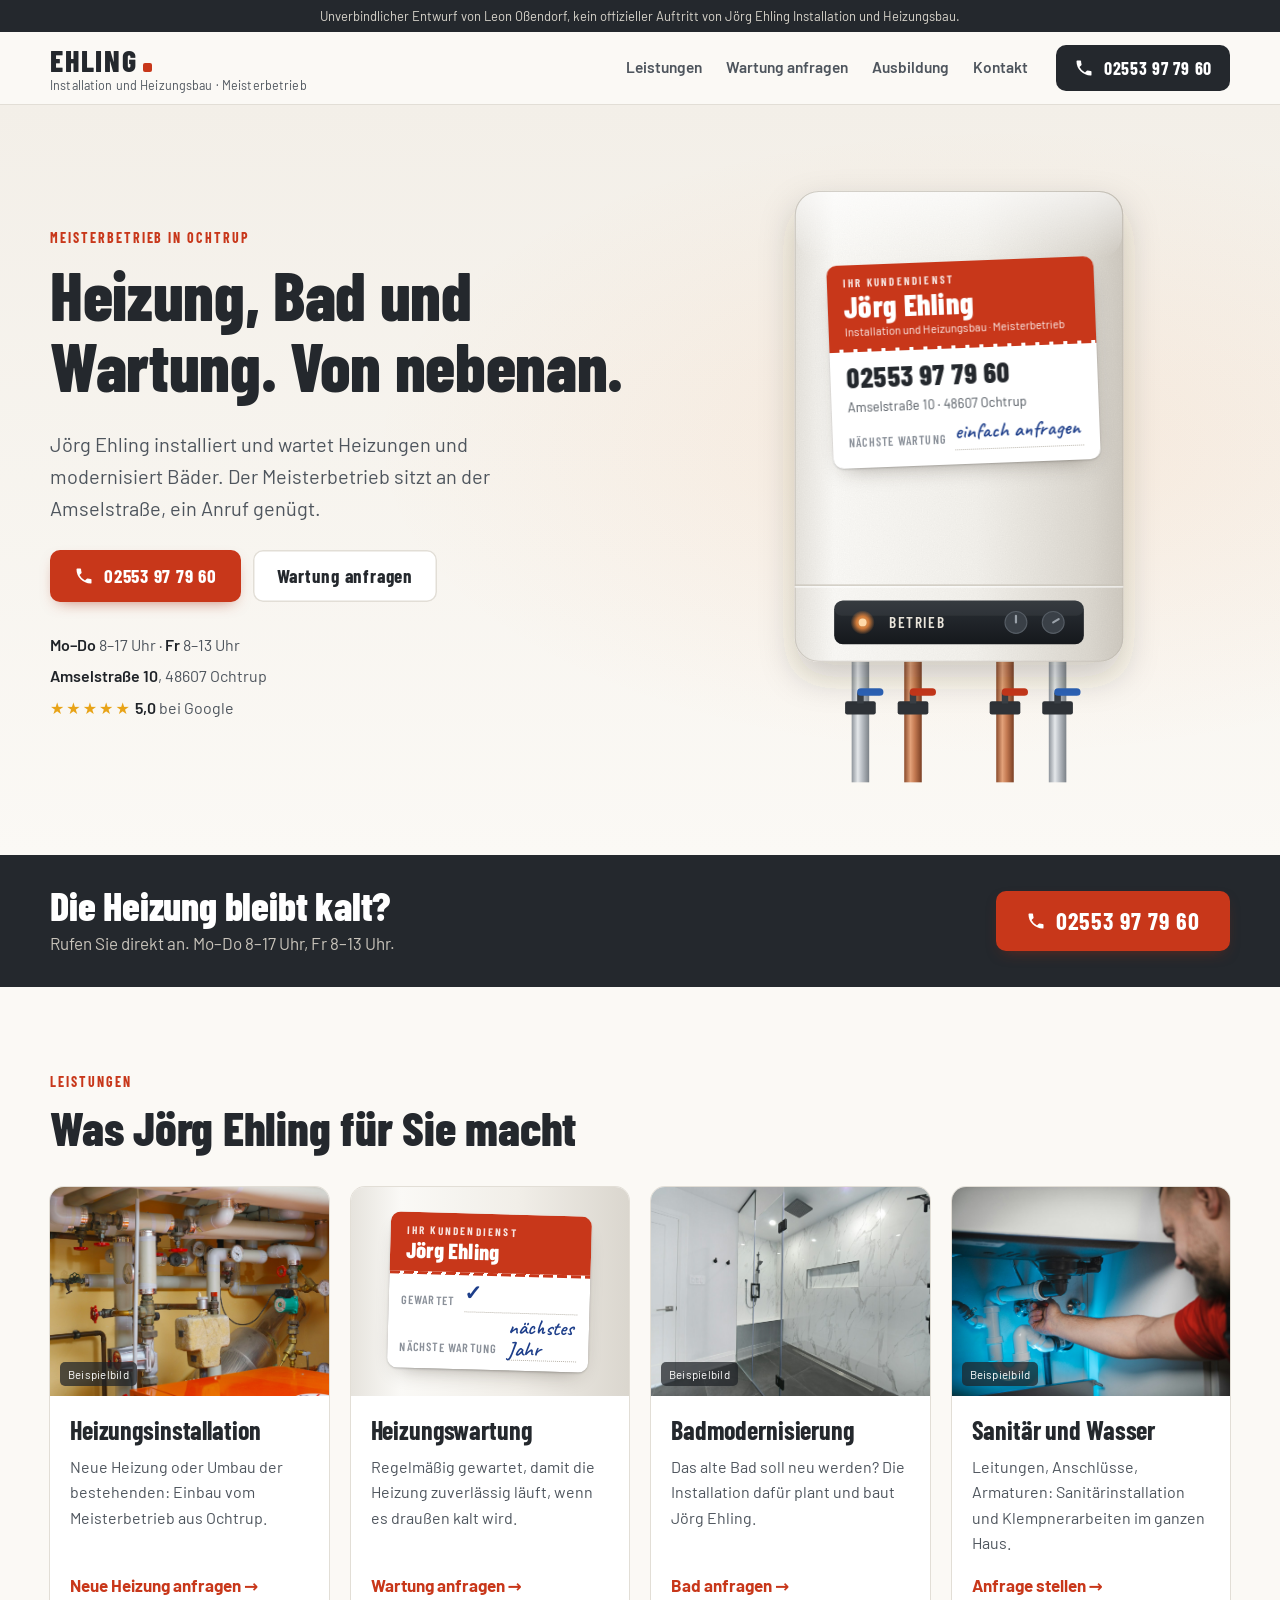
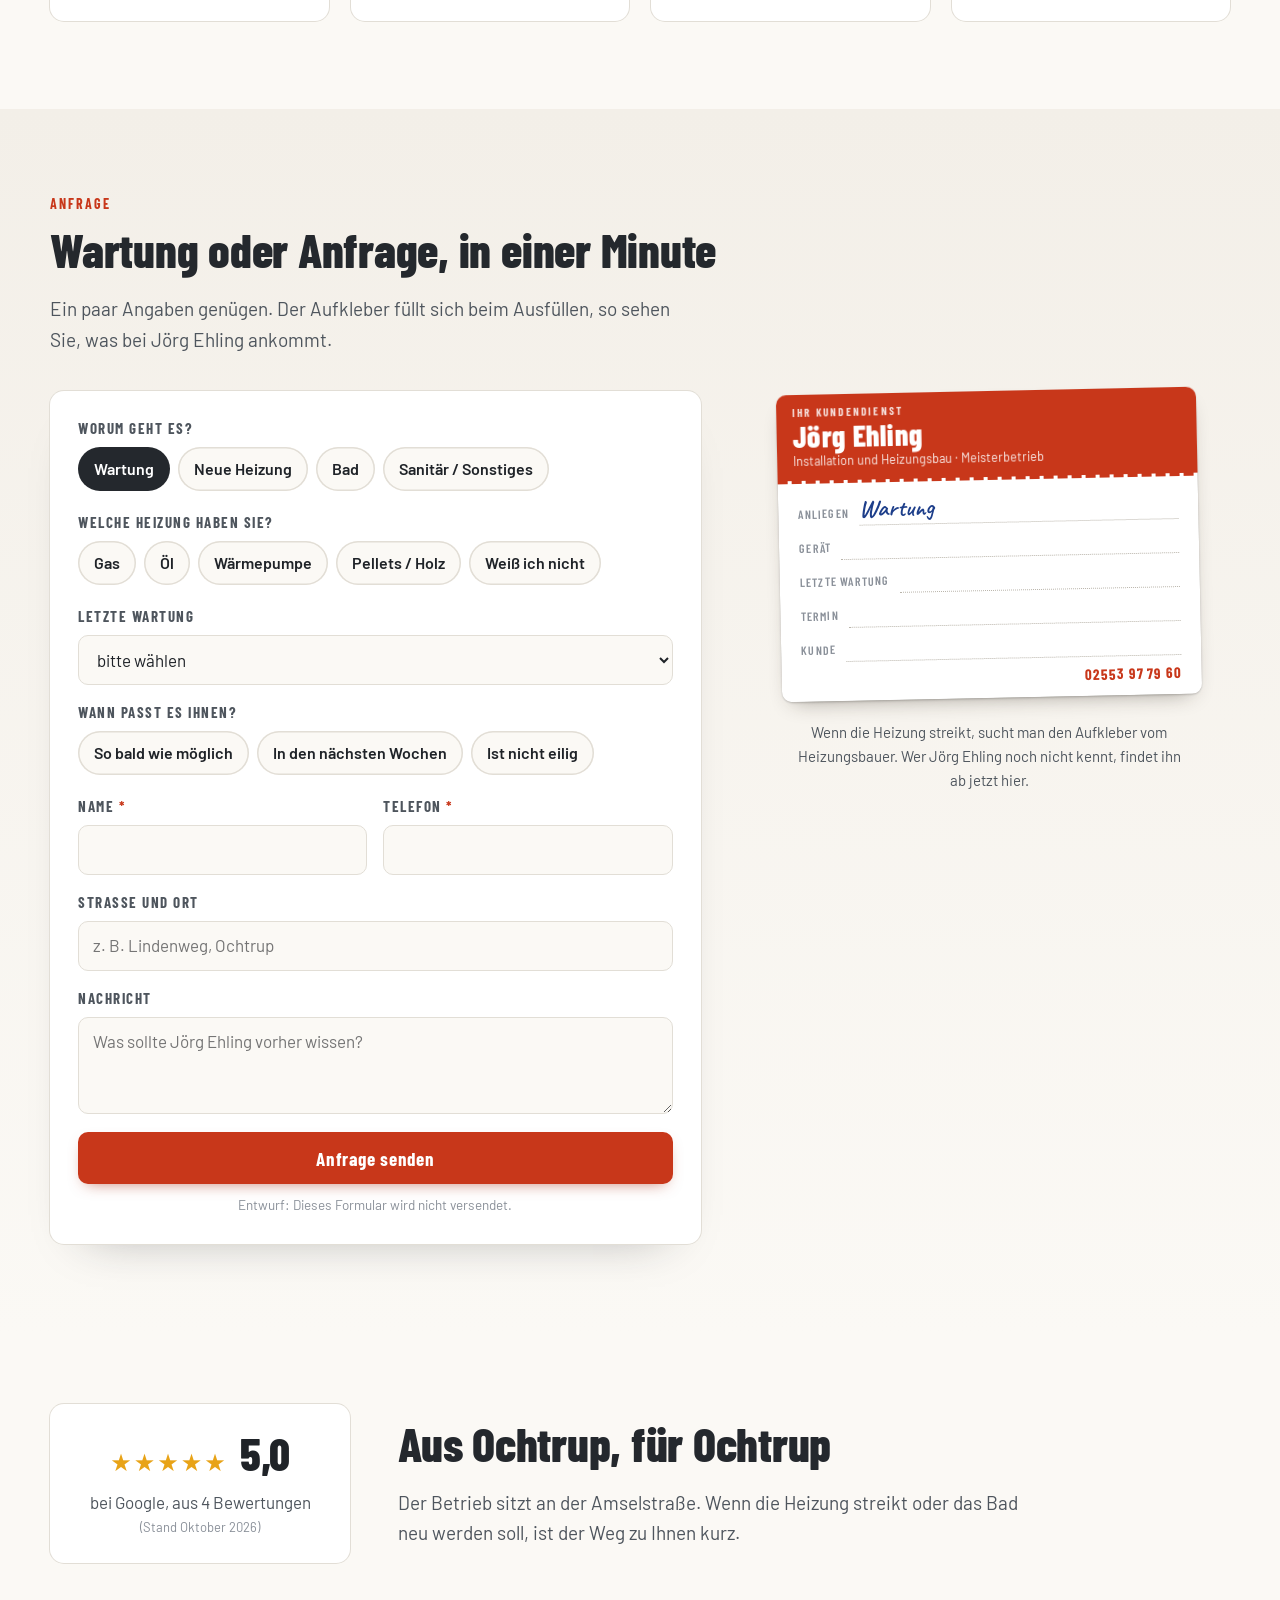
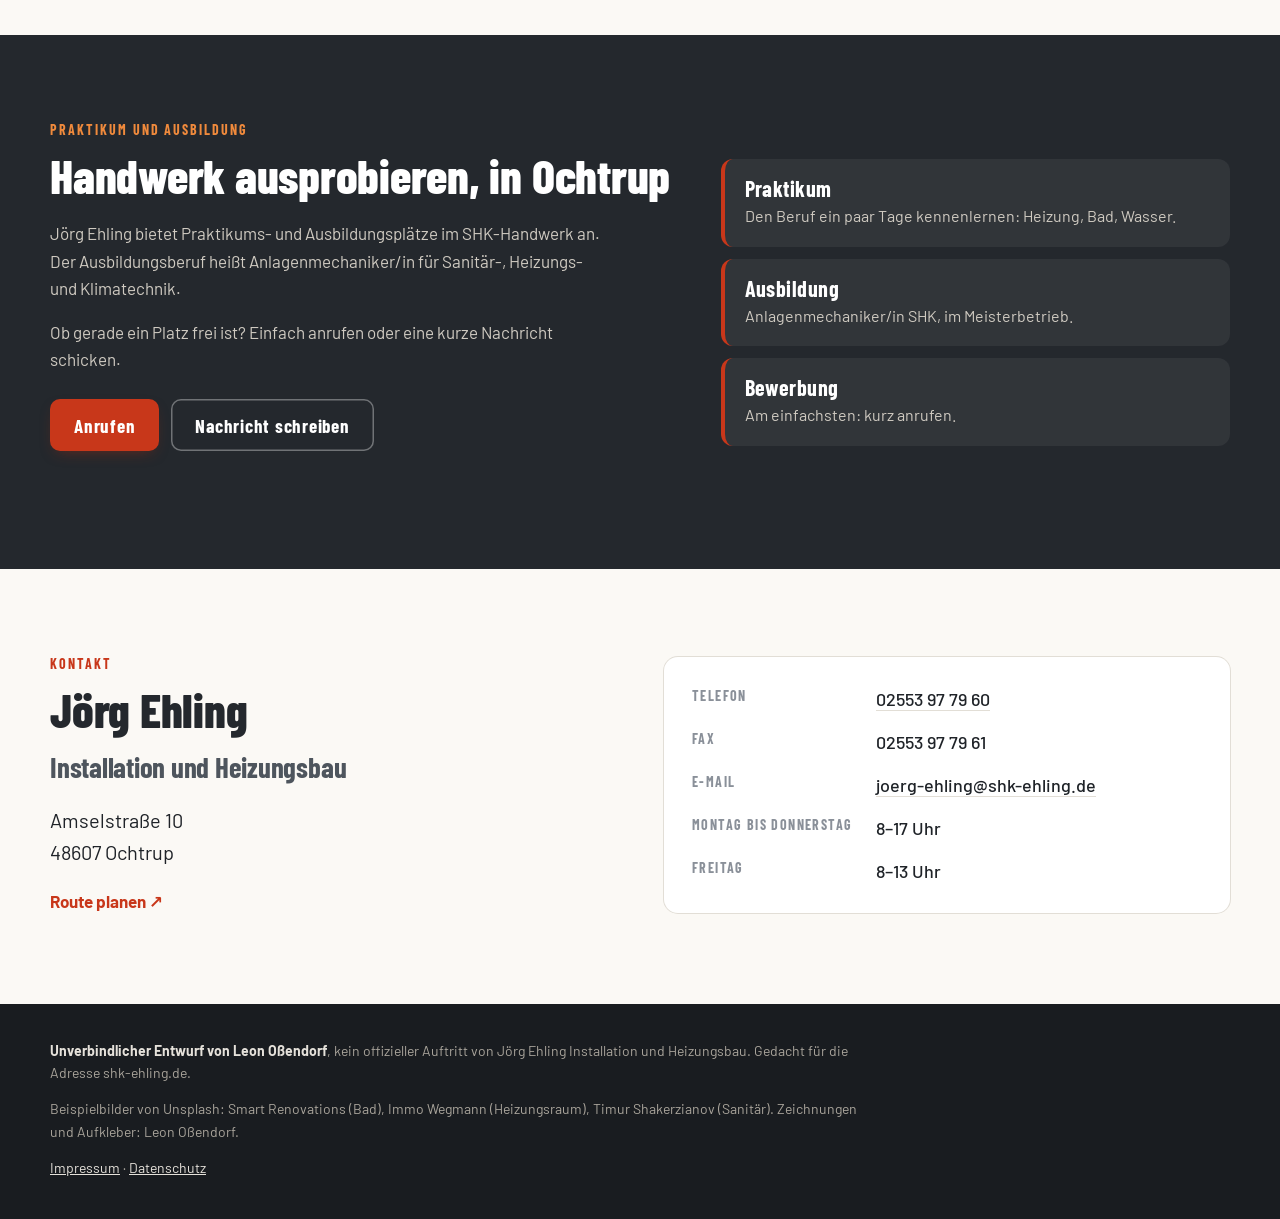
==== index.html @ fc16f336 "Entwurf Jörg Ehling Installation und Heizungsbau Co-Authored-By: Claude Opus 5.5 <noreply@anthropic." ====
<!doctype html>
<html lang="de-DE">
<head>
<meta charset="utf-8">
<meta name="viewport" content="width=device-width, initial-scale=1">
<meta name="robots" content="noindex,nofollow">
<title>Jörg Ehling · Installation und Heizungsbau, Ochtrup (Entwurf)</title>
<meta name="description" content="Unverbindlicher Entwurf: Heizung, Bad und Wartung vom Meisterbetrieb Jörg Ehling in Ochtrup.">
<link rel="stylesheet" href="css/style.css">
<link rel="icon" href="data:image/svg+xml,%3Csvg xmlns='http://www.w3.org/2000/svg' viewBox='0 0 32 32'%3E%3Crect x='3' y='5' width='26' height='22' rx='3' fill='%23C8371A'/%3E%3Ctext x='16' y='22' font-family='Arial' font-weight='700' font-size='15' text-anchor='middle' fill='%23fff'%3EE%3C/text%3E%3C/svg%3E">
</head>
<body>

<div class="entwurf-band">Unverbindlicher Entwurf von Leon Oßendorf, kein offizieller Auftritt von Jörg Ehling Installation und Heizungsbau.</div>

<header class="kopf">
  <div class="wrap kopf-in">
    <a class="marke" href="#start" aria-label="Jörg Ehling, zur Startseite">
      <span class="marke-name">EHLING</span>
      <span class="marke-zeile">Installation und Heizungsbau · Meisterbetrieb</span>
    </a>
    <nav class="nav" aria-label="Hauptnavigation">
      <a href="#leistungen">Leistungen</a>
      <a href="#anfrage">Wartung anfragen</a>
      <a href="#ausbildung">Ausbildung</a>
      <a href="#kontakt">Kontakt</a>
    </nav>
    <a class="btn btn-tel kopf-tel" href="tel:+492553977960"><svg aria-hidden="true" viewBox="0 0 24 24"><path d="M6.6 10.8a15.1 15.1 0 0 0 6.6 6.6l2.2-2.2a1 1 0 0 1 1-.25 11.4 11.4 0 0 0 3.6.57 1 1 0 0 1 1 1V20a1 1 0 0 1-1 1A17 17 0 0 1 3 4a1 1 0 0 1 1-1h3.5a1 1 0 0 1 1 1c0 1.25.2 2.45.57 3.6a1 1 0 0 1-.25 1z"/></svg><span>02553 97 79 60</span></a>
  </div>
</header>

<main id="start">

<!-- Hero: Gerätefront mit Kundendienst-Aufkleber -->
<section class="hero">
  <div class="wrap hero-in">
    <div class="hero-text">
      <p class="dachzeile">Meisterbetrieb in Ochtrup</p>
      <h1>Heizung, Bad und Wartung. Von nebenan.</h1>
      <p class="hero-lead">Jörg Ehling installiert und wartet Heizungen und modernisiert Bäder. Der Meisterbetrieb sitzt an der Amselstraße, ein Anruf genügt.</p>
      <div class="hero-cta">
        <a class="btn btn-rot" href="tel:+492553977960"><svg aria-hidden="true" viewBox="0 0 24 24"><path d="M6.6 10.8a15.1 15.1 0 0 0 6.6 6.6l2.2-2.2a1 1 0 0 1 1-.25 11.4 11.4 0 0 0 3.6.57 1 1 0 0 1 1 1V20a1 1 0 0 1-1 1A17 17 0 0 1 3 4a1 1 0 0 1 1-1h3.5a1 1 0 0 1 1 1c0 1.25.2 2.45.57 3.6a1 1 0 0 1-.25 1z"/></svg>02553 97 79 60</a>
        <a class="btn btn-hell" href="#anfrage">Wartung anfragen</a>
      </div>
      <ul class="hero-fakten">
        <li><b>Mo–Do</b> 8–17 Uhr · <b>Fr</b> 8–13 Uhr</li>
        <li><b>Amselstraße 10</b>, 48607 Ochtrup</li>
        <li><span class="sterne" aria-hidden="true">★★★★★</span> <b>5,0</b> bei Google</li>
      </ul>
    </div>

    <div class="geraet-buehne" aria-label="Zeichnung: Heizgerät mit dem Kundendienst-Aufkleber von Jörg Ehling">
      <svg class="geraet" viewBox="0 0 420 560" aria-hidden="true">
        <defs>
          <linearGradient id="emaille" x1="0" x2="1" y1="0" y2="0">
            <stop offset="0" stop-color="#E6E3DD"/><stop offset=".12" stop-color="#FAF9F6"/><stop offset=".55" stop-color="#F3F1EC"/><stop offset=".9" stop-color="#DCD8D0"/><stop offset="1" stop-color="#CFCAC1"/>
          </linearGradient>
          <linearGradient id="kante" x1="0" x2="0" y1="0" y2="1">
            <stop offset="0" stop-color="#fff" stop-opacity=".9"/><stop offset="1" stop-color="#fff" stop-opacity="0"/>
          </linearGradient>
          <linearGradient id="glas" x1="0" x2="0" y1="0" y2="1">
            <stop offset="0" stop-color="#2B3036"/><stop offset="1" stop-color="#15181C"/>
          </linearGradient>
          <linearGradient id="rohr" x1="0" x2="1">
            <stop offset="0" stop-color="#8E949B"/><stop offset=".35" stop-color="#E4E7EA"/><stop offset=".6" stop-color="#B9BEC4"/><stop offset="1" stop-color="#7B8187"/>
          </linearGradient>
          <linearGradient id="kupfer" x1="0" x2="1">
            <stop offset="0" stop-color="#8A4A2B"/><stop offset=".35" stop-color="#E3A27A"/><stop offset=".6" stop-color="#C47A52"/><stop offset="1" stop-color="#7A3F24"/>
          </linearGradient>
          <radialGradient id="led" cx=".5" cy=".5" r=".5">
            <stop offset="0" stop-color="#FFC27A"/><stop offset=".5" stop-color="#F08A3C"/><stop offset="1" stop-color="#F08A3C" stop-opacity="0"/>
          </radialGradient>
          <filter id="schatten" x="-20%" y="-10%" width="140%" height="130%">
            <feDropShadow dx="0" dy="14" stdDeviation="16" flood-color="#3A2E22" flood-opacity=".22"/>
          </filter>
          <filter id="koernung"><feTurbulence type="fractalNoise" baseFrequency=".9" numOctaves="2" seed="4"/><feColorMatrix values="0 0 0 0 0  0 0 0 0 0  0 0 0 0 0  0 0 0 .05 0"/><feComposite in2="SourceGraphic" operator="in"/></filter>
        </defs>
        <!-- Rohre nach unten -->
        <g>
          <rect x="112" y="440" width="16" height="120" fill="url(#rohr)"/>
          <rect x="160" y="440" width="16" height="120" fill="url(#kupfer)"/>
          <rect x="244" y="440" width="16" height="120" fill="url(#kupfer)"/>
          <rect x="292" y="440" width="16" height="120" fill="url(#rohr)"/>
          <rect x="106" y="486" width="28" height="12" rx="2" fill="#2E3237"/><rect x="117" y="478" width="6" height="10" fill="#3A3F45"/><rect x="117" y="474" width="24" height="7" rx="3.5" fill="#2D63B8"/><rect x="154" y="486" width="28" height="12" rx="2" fill="#2E3237"/><rect x="165" y="478" width="6" height="10" fill="#3A3F45"/><rect x="165" y="474" width="24" height="7" rx="3.5" fill="#C8371A"/><rect x="238" y="486" width="28" height="12" rx="2" fill="#2E3237"/><rect x="249" y="478" width="6" height="10" fill="#3A3F45"/><rect x="249" y="474" width="24" height="7" rx="3.5" fill="#C8371A"/><rect x="286" y="486" width="28" height="12" rx="2" fill="#2E3237"/><rect x="297" y="478" width="6" height="10" fill="#3A3F45"/><rect x="297" y="474" width="24" height="7" rx="3.5" fill="#2D63B8"/>
        </g>
        <!-- Gehäuse -->
        <g filter="url(#schatten)">
          <rect x="60" y="20" width="300" height="430" rx="22" fill="url(#emaille)"/>
        </g>
        <rect x="60" y="20" width="300" height="430" rx="22" fill="#000" filter="url(#koernung)" opacity=".6"/>
        <rect x="61" y="21" width="298" height="60" rx="21" fill="url(#kante)" opacity=".7"/>
        <rect x="60.5" y="20.5" width="299" height="429" rx="21.5" fill="none" stroke="#BDB8AE" stroke-opacity=".6"/>
        <!-- Fuge -->
        <path d="M60 380 H360" stroke="#C9C4BA" stroke-width="1.2"/>
        <path d="M60 381.5 H360" stroke="#fff" stroke-width="1" opacity=".8"/>
        <!-- Bedienfeld -->
        <rect x="96" y="394" width="228" height="40" rx="8" fill="url(#glas)"/>
        <rect x="96" y="394" width="228" height="14" rx="7" fill="#fff" opacity=".05"/>
        <circle cx="122" cy="414" r="11" fill="url(#led)" opacity=".85"/>
        <circle cx="122" cy="414" r="3.6" fill="#FFD9A8"/>
        <text x="146" y="419" fill="#E9E4DA" font-family="Barlow Condensed, sans-serif" font-weight="600" font-size="14" letter-spacing="1.5">BETRIEB</text>
        <g fill="#3A4047" stroke="#555C64"><circle cx="262" cy="414" r="10"/><circle cx="296" cy="414" r="10"/></g>
        <g stroke="#9AA1A9" stroke-width="2" stroke-linecap="round"><path d="M262 414 l0 -6"/><path d="M296 414 l5 -3"/></g>
      </svg>

      <figure class="aufkleber aufkleber-hero" aria-hidden="true">
        <div class="ak-kopf">
          <span class="ak-klein">Ihr Kundendienst</span>
          <span class="ak-name">Jörg Ehling</span>
          <span class="ak-zeile">Installation und Heizungsbau · Meisterbetrieb</span>
        </div>
        <div class="ak-koerper">
          <span class="ak-tel">02553 97 79 60</span>
          <span class="ak-adr">Amselstraße 10 · 48607 Ochtrup</span>
          <div class="ak-feld"><span>Nächste Wartung</span><i class="hand">einfach anfragen</i></div>
        </div>
      </figure>
    </div>
  </div>
</section>

<!-- Heizung kalt -->
<section class="kalt" aria-labelledby="kalt-h">
  <div class="wrap kalt-in">
    <div>
      <h2 id="kalt-h">Die Heizung bleibt kalt?</h2>
      <p>Rufen Sie direkt an. Mo–Do 8–17 Uhr, Fr 8–13 Uhr.</p>
    </div>
    <a class="btn btn-rot btn-gross" href="tel:+492553977960"><svg aria-hidden="true" viewBox="0 0 24 24"><path d="M6.6 10.8a15.1 15.1 0 0 0 6.6 6.6l2.2-2.2a1 1 0 0 1 1-.25 11.4 11.4 0 0 0 3.6.57 1 1 0 0 1 1 1V20a1 1 0 0 1-1 1A17 17 0 0 1 3 4a1 1 0 0 1 1-1h3.5a1 1 0 0 1 1 1c0 1.25.2 2.45.57 3.6a1 1 0 0 1-.25 1z"/></svg>02553 97 79 60</a>
  </div>
</section>

<!-- Leistungen -->
<section id="leistungen" class="block">
  <div class="wrap">
    <p class="dachzeile">Leistungen</p>
    <h2>Was Jörg Ehling für Sie macht</h2>
    <div class="leistungen">
      <article class="leistung">
        <div class="l-bild"><img src="img/heizung.jpg" alt="Heizungsraum mit Rohren, Ventilen und Pumpe (Beispielbild)" loading="lazy" width="1400" height="931"><span class="bsp">Beispielbild</span></div>
        <div class="l-text">
          <h3>Heizungsinstallation</h3>
          <p>Neue Heizung oder Umbau der bestehenden: Einbau vom Meisterbetrieb aus Ochtrup.</p>
          <a class="l-link" href="#anfrage" data-anliegen="heizung">Neue Heizung anfragen →</a>
        </div>
      </article>
      <article class="leistung leistung-wartung">
        <div class="l-bild l-zeichnung">
          <figure class="aufkleber aufkleber-mini" aria-hidden="true">
            <div class="ak-kopf"><span class="ak-klein">Ihr Kundendienst</span><span class="ak-name">Jörg Ehling</span></div>
            <div class="ak-koerper"><div class="ak-feld"><span>Gewartet</span><i class="hand">✓</i></div><div class="ak-feld"><span>Nächste Wartung</span><i class="hand">nächstes Jahr</i></div></div>
          </figure>
        </div>
        <div class="l-text">
          <h3>Heizungswartung</h3>
          <p>Regelmäßig gewartet, damit die Heizung zuverlässig läuft, wenn es draußen kalt wird.</p>
          <a class="l-link" href="#anfrage" data-anliegen="wartung">Wartung anfragen →</a>
        </div>
      </article>
      <article class="leistung">
        <div class="l-bild"><img src="img/bad.jpg" alt="Modernes Bad mit bodengleicher Dusche und Glaswand (Beispielbild)" loading="lazy" width="1400" height="933"><span class="bsp">Beispielbild</span></div>
        <div class="l-text">
          <h3>Badmodernisierung</h3>
          <p>Das alte Bad soll neu werden? Die Installation dafür plant und baut Jörg Ehling.</p>
          <a class="l-link" href="#anfrage" data-anliegen="bad">Bad anfragen →</a>
        </div>
      </article>
      <article class="leistung">
        <div class="l-bild"><img src="img/sanitaer.jpg" alt="Installateur schließt einen Siphon unter dem Waschbecken an (Beispielbild)" loading="lazy" width="1400" height="1050"><span class="bsp">Beispielbild</span></div>
        <div class="l-text">
          <h3>Sanitär und Wasser</h3>
          <p>Leitungen, Anschlüsse, Armaturen: Sanitärinstallation und Klempnerarbeiten im ganzen Haus.</p>
          <a class="l-link" href="#anfrage" data-anliegen="sanitaer">Anfrage stellen →</a>
        </div>
      </article>
    </div>
  </div>
</section>

<!-- Anfrage mit Live-Aufkleber -->
<section id="anfrage" class="block anfrage-block">
  <div class="wrap">
    <p class="dachzeile">Anfrage</p>
    <h2>Wartung oder Anfrage, in einer Minute</h2>
    <p class="lead">Ein paar Angaben genügen. Der Aufkleber füllt sich beim Ausfüllen, so sehen Sie, was bei Jörg Ehling ankommt.</p>

    <div class="anfrage">
      <form class="formular" id="formular" novalidate>
        <fieldset class="chips" id="anliegen">
          <legend>Worum geht es?</legend>
          <label><input type="radio" name="anliegen" value="wartung" checked><span>Wartung</span></label>
          <label><input type="radio" name="anliegen" value="heizung"><span>Neue Heizung</span></label>
          <label><input type="radio" name="anliegen" value="bad"><span>Bad</span></label>
          <label><input type="radio" name="anliegen" value="sanitaer"><span>Sanitär / Sonstiges</span></label>
        </fieldset>

        <fieldset class="chips" data-zeige="wartung heizung">
          <legend>Welche Heizung haben Sie?</legend>
          <label><input type="radio" name="geraet" value="Gasheizung"><span>Gas</span></label>
          <label><input type="radio" name="geraet" value="Ölheizung"><span>Öl</span></label>
          <label><input type="radio" name="geraet" value="Wärmepumpe"><span>Wärmepumpe</span></label>
          <label><input type="radio" name="geraet" value="Pellets / Holz"><span>Pellets / Holz</span></label>
          <label><input type="radio" name="geraet" value="weiß nicht"><span>Weiß ich nicht</span></label>
        </fieldset>

        <div class="feld" data-zeige="wartung">
          <label for="letzte">Letzte Wartung</label>
          <select id="letzte" name="letzte">
            <option value="">bitte wählen</option>
            <option>in diesem Jahr</option>
            <option>im letzten Jahr</option>
            <option>vor mehr als zwei Jahren</option>
            <option>weiß ich nicht</option>
          </select>
        </div>

        <div class="feld" data-zeige="bad">
          <label for="bad">Was soll neu werden?</label>
          <input id="bad" name="bad" type="text" placeholder="z. B. Dusche statt Wanne, ca. 8 m²">
        </div>

        <fieldset class="chips" data-zeige="wartung heizung bad sanitaer">
          <legend>Wann passt es Ihnen?</legend>
          <label><input type="radio" name="wann" value="so bald wie möglich"><span>So bald wie möglich</span></label>
          <label><input type="radio" name="wann" value="in den nächsten Wochen"><span>In den nächsten Wochen</span></label>
          <label><input type="radio" name="wann" value="ist nicht eilig"><span>Ist nicht eilig</span></label>
        </fieldset>

        <div class="feld-reihe">
          <div class="feld"><label for="name">Name <abbr title="Pflichtfeld">*</abbr></label><input id="name" name="name" type="text" autocomplete="name" required></div>
          <div class="feld"><label for="tel">Telefon <abbr title="Pflichtfeld">*</abbr></label><input id="tel" name="tel" type="tel" autocomplete="tel" required></div>
        </div>
        <div class="feld"><label for="ort">Straße und Ort</label><input id="ort" name="ort" type="text" autocomplete="street-address" placeholder="z. B. Lindenweg, Ochtrup"></div>
        <div class="feld"><label for="nachricht">Nachricht</label><textarea id="nachricht" name="nachricht" rows="3" placeholder="Was sollte Jörg Ehling vorher wissen?"></textarea></div>

        <button class="btn btn-rot btn-voll" type="submit">Anfrage senden</button>
        <p class="hinweis-entwurf">Entwurf: Dieses Formular wird nicht versendet.</p>
        <p class="danke" id="danke" hidden>Danke! In der fertigen Seite käme Ihre Anfrage jetzt als Mail bei Jörg Ehling an. Im Entwurf wird nichts versendet.</p>
      </form>

      <div class="anfrage-aufkleber">
        <figure class="aufkleber aufkleber-gross" id="live" aria-live="polite">
          <div class="ak-kopf">
            <span class="ak-klein">Ihr Kundendienst</span>
            <span class="ak-name">Jörg Ehling</span>
            <span class="ak-zeile">Installation und Heizungsbau · Meisterbetrieb</span>
          </div>
          <div class="ak-koerper">
            <div class="ak-feld"><span>Anliegen</span><i class="hand" data-live="anliegen">Wartung</i></div>
            <div class="ak-feld" data-zeile="geraet"><span>Gerät</span><i class="hand" data-live="geraet"></i></div>
            <div class="ak-feld" data-zeile="letzte"><span>Letzte Wartung</span><i class="hand" data-live="letzte"></i></div>
            <div class="ak-feld" data-zeile="bad"><span>Wunsch</span><i class="hand" data-live="bad"></i></div>
            <div class="ak-feld"><span>Termin</span><i class="hand" data-live="wann"></i></div>
            <div class="ak-feld"><span>Kunde</span><i class="hand" data-live="name"></i></div>
            <div class="ak-tel-klein">02553 97 79 60</div>
          </div>
        </figure>
        <p class="ak-unter">Wenn die Heizung streikt, sucht man den Aufkleber vom Heizungsbauer. Wer Jörg Ehling noch nicht kennt, findet ihn ab jetzt hier.</p>
      </div>
    </div>
  </div>
</section>

<!-- Bewertung und Nähe -->
<section class="block nah">
  <div class="wrap nah-in">
    <div class="nah-karte">
      <div class="nah-stern"><span class="sterne" aria-hidden="true">★★★★★</span><b>5,0</b></div>
      <p>bei Google, aus 4 Bewertungen <small>(Stand Oktober 2026)</small></p>
    </div>
    <div class="nah-text">
      <h2>Aus Ochtrup, für Ochtrup</h2>
      <p>Der Betrieb sitzt an der Amselstraße. Wenn die Heizung streikt oder das Bad neu werden soll, ist der Weg zu Ihnen kurz.</p>
    </div>
  </div>
</section>

<!-- Ausbildung -->
<section id="ausbildung" class="block ausbildung">
  <div class="wrap aus-in">
    <div>
      <p class="dachzeile">Praktikum und Ausbildung</p>
      <h2>Handwerk ausprobieren, in Ochtrup</h2>
      <p>Jörg Ehling bietet Praktikums- und Ausbildungsplätze im SHK-Handwerk an. Der Ausbildungsberuf heißt Anlagenmechaniker/in für Sanitär-, Heizungs- und Klimatechnik.</p>
      <p>Ob gerade ein Platz frei ist? Einfach anrufen oder eine kurze Nachricht schicken.</p>
      <div class="hero-cta">
        <a class="btn btn-rot" href="tel:+492553977960">Anrufen</a>
        <a class="btn btn-hell" href="mailto:joerg-ehling@shk-ehling.de?subject=Praktikum%20oder%20Ausbildung">Nachricht schreiben</a>
      </div>
    </div>
    <ul class="aus-liste">
      <li><b>Praktikum</b><span>Den Beruf ein paar Tage kennenlernen: Heizung, Bad, Wasser.</span></li>
      <li><b>Ausbildung</b><span>Anlagenmechaniker/in SHK, im Meisterbetrieb.</span></li>
      <li><b>Bewerbung</b><span>Am einfachsten: kurz anrufen.</span></li>
    </ul>
  </div>
</section>

<!-- Kontakt -->
<section id="kontakt" class="block kontakt">
  <div class="wrap kontakt-in">
    <div>
      <p class="dachzeile">Kontakt</p>
      <h2>Jörg Ehling<br><span>Installation und Heizungsbau</span></h2>
      <p class="adresse">Amselstraße 10<br>48607 Ochtrup</p>
      <a class="kartenlink" href="https://www.google.com/maps/search/?api=1&amp;query=Amselstra%C3%9Fe+10%2C+48607+Ochtrup" rel="noopener" target="_blank">Route planen ↗</a>
    </div>
    <dl class="kontakt-liste">
      <dt>Telefon</dt><dd><a href="tel:+492553977960">02553 97 79 60</a></dd>
      <dt>Fax</dt><dd>02553 97 79 61</dd>
      <dt>E-Mail</dt><dd><a href="mailto:joerg-ehling@shk-ehling.de">joerg-ehling@shk-ehling.de</a></dd>
      <dt>Montag bis Donnerstag</dt><dd>8–17 Uhr</dd>
      <dt>Freitag</dt><dd>8–13 Uhr</dd>
    </dl>
  </div>
</section>

</main>

<footer class="fuss">
  <div class="wrap fuss-in">
    <p><b>Unverbindlicher Entwurf von Leon Oßendorf</b>, kein offizieller Auftritt von Jörg Ehling Installation und Heizungsbau. Gedacht für die Adresse shk-ehling.de.</p>
    <p>Beispielbilder von Unsplash: Smart Renovations (Bad), Immo Wegmann (Heizungsraum), Timur Shakerzianov (Sanitär). Zeichnungen und Aufkleber: Leon Oßendorf.</p>
    <p class="fuss-links"><a href="impressum.html">Impressum</a> · <a href="datenschutz.html">Datenschutz</a></p>
  </div>
</footer>

<nav class="handyleiste" aria-label="Schnellkontakt">
  <a href="tel:+492553977960" class="hl-tel">Anrufen</a>
  <a href="#anfrage" class="hl-anfrage">Wartung anfragen</a>
</nav>

<script src="js/main.js"></script>
</body>
</html>
---- css/style.css ----
@font-face { font-family: "Barlow"; src: url("../fonts/barlow-latin-400-normal.woff2") format("woff2"); font-weight: 400; font-display: swap; }
@font-face { font-family: "Barlow"; src: url("../fonts/barlow-latin-500-normal.woff2") format("woff2"); font-weight: 500; font-display: swap; }
@font-face { font-family: "Barlow"; src: url("../fonts/barlow-latin-600-normal.woff2") format("woff2"); font-weight: 600; font-display: swap; }
@font-face { font-family: "Barlow"; src: url("../fonts/barlow-latin-700-normal.woff2") format("woff2"); font-weight: 700; font-display: swap; }
@font-face { font-family: "Barlow Condensed"; src: url("../fonts/barlow-condensed-latin-600-normal.woff2") format("woff2"); font-weight: 600; font-display: swap; }
@font-face { font-family: "Barlow Condensed"; src: url("../fonts/barlow-condensed-latin-700-normal.woff2") format("woff2"); font-weight: 700; font-display: swap; }
@font-face { font-family: "Barlow Condensed"; src: url("../fonts/barlow-condensed-latin-800-normal.woff2") format("woff2"); font-weight: 800; font-display: swap; }
@font-face { font-family: "Caveat"; src: url("../fonts/caveat-var.woff2") format("woff2"); font-weight: 400 700; font-display: swap; }

:root {
  --ink: #1F2328;
  --ink-2: #4E555D;
  --stahl: #8A9099;
  --linie: #E2DED6;
  --putz: #F3EFE8;
  --papier: #FBF9F5;
  --weiss: #FFFFFF;
  --rot: #C8371A;
  --rot-d: #A42A10;
  --glut: #F08A3C;
  --anthrazit: #24282D;
  --stift: #1D3E8A;
  --cond: "Barlow Condensed", "Arial Narrow", sans-serif;
  --hand: "Caveat", "Segoe Print", cursive;
  --r: 14px;
}

* { box-sizing: border-box; }
html { scroll-behavior: smooth; scroll-padding-top: 84px; }
body { margin: 0; font: 400 17px/1.6 "Barlow", system-ui, sans-serif; color: var(--ink); background: var(--papier); -webkit-font-smoothing: antialiased; }
img { max-width: 100%; display: block; }
a { color: inherit; }
h1, h2, h3 { font-family: var(--cond); font-weight: 800; line-height: 1.04; letter-spacing: -.005em; margin: 0 0 .4em; color: var(--anthrazit); }
h1 { font-size: clamp(42px, 5.3vw, 70px); }
h2 { font-size: clamp(32px, 4vw, 48px); }
h3 { font-size: 26px; font-weight: 700; }
p { margin: 0 0 1em; }
.wrap { width: min(1180px, 100% - 40px); margin-inline: auto; }
.dachzeile { font: 700 14px/1 var(--cond); letter-spacing: .14em; text-transform: uppercase; color: var(--rot); margin-bottom: 14px; }
.lead { font-size: 19px; color: var(--ink-2); max-width: 640px; }

/* Entwurf-Hinweis */
.entwurf-band { background: var(--anthrazit); color: #D9D5CC; font-size: 13px; text-align: center; padding: 7px 16px; line-height: 1.4; }

/* Kopf */
.kopf { position: sticky; top: 0; z-index: 20; background: rgba(251,249,245,.94); backdrop-filter: blur(8px); border-bottom: 1px solid var(--linie); }
.kopf-in { display: flex; align-items: center; gap: 28px; min-height: 72px; }
.marke { text-decoration: none; display: flex; flex-direction: column; line-height: 1; }
.marke-name { font: 800 30px/1 var(--cond); letter-spacing: .06em; color: var(--anthrazit); }
.marke-name::after { content: ""; display: inline-block; width: 9px; height: 9px; background: var(--rot); border-radius: 2px; margin-left: 5px; }
.marke-zeile { font-size: 12.5px; color: var(--ink-2); margin-top: 4px; letter-spacing: .01em; }
.nav { display: flex; gap: 24px; margin-left: auto; }
.nav a { text-decoration: none; font-weight: 600; font-size: 15.5px; color: var(--ink-2); padding: 6px 0; border-bottom: 2px solid transparent; transition: border-color .2s, color .2s; }
.nav a:hover { color: var(--ink); border-color: var(--rot); }

/* Buttons */
.btn { display: inline-flex; align-items: center; justify-content: center; gap: 10px; min-height: 52px; padding: 0 24px; border-radius: 10px; font: 700 19px/1 var(--cond); letter-spacing: .04em; text-decoration: none; border: 0; cursor: pointer; transition: background .2s, transform .2s, box-shadow .2s; }
.btn svg { width: 20px; height: 20px; fill: currentColor; }
.btn-rot { background: var(--rot); color: #fff; box-shadow: 0 6px 16px -8px rgba(164,42,16,.7); }
.btn-rot:hover { background: var(--rot-d); }
.btn-hell { background: var(--weiss); color: var(--anthrazit); box-shadow: inset 0 0 0 1.5px var(--linie); }
.btn-hell:hover { box-shadow: inset 0 0 0 1.5px var(--stahl); }
.btn-tel { background: var(--anthrazit); color: #fff; min-height: 46px; padding: 0 18px; font-size: 18px; }
.btn-tel:hover { background: #000; }
.btn-gross { min-height: 60px; font-size: 24px; padding: 0 30px; }
.btn-voll { width: 100%; }

/* Hero */
.hero { background:
  radial-gradient(ellipse 70% 60% at 78% 45%, rgba(240,138,60,.10), transparent 70%),
  linear-gradient(180deg, var(--putz), var(--papier)); overflow: hidden; }
.hero-in { display: grid; grid-template-columns: 1.05fr .95fr; gap: 40px; align-items: center; padding: 64px 0 72px; }
.hero-lead { font-size: 20px; color: var(--ink-2); max-width: 520px; }
.hero-cta { display: flex; flex-wrap: wrap; gap: 12px; margin: 26px 0 30px; }
.hero-fakten { list-style: none; padding: 0; margin: 0; display: grid; gap: 6px; color: var(--ink-2); font-size: 16px; }
.hero-fakten b { color: var(--ink); font-weight: 600; }
.sterne { color: #E8A317; letter-spacing: 2px; }

.geraet-buehne { position: relative; width: min(460px, 100%); margin-inline: auto; aspect-ratio: 420 / 560; }
.geraet { width: 100%; height: 100%; display: block; }

/* Kundendienst-Aufkleber */
.aufkleber { margin: 0; background: #fff; border-radius: 10px; overflow: hidden; color: var(--ink);
  box-shadow: 0 1px 0 rgba(255,255,255,.8) inset, 0 1px 2px rgba(0,0,0,.18), 0 10px 22px -12px rgba(40,30,20,.45);
  background-image: linear-gradient(115deg, rgba(255,255,255,0) 40%, rgba(255,255,255,.55) 50%, rgba(255,255,255,0) 60%); background-size: 260% 100%; background-position: 100% 0; }
.ak-kopf { background: var(--rot); color: #fff; padding: 12px 16px 11px; display: flex; flex-direction: column; gap: 3px; position: relative; }
.ak-kopf::after { content: ""; position: absolute; left: 0; right: 0; bottom: -3px; height: 3px; background: repeating-linear-gradient(90deg, var(--rot) 0 10px, transparent 10px 14px); }
.ak-klein { font: 700 11px/1 var(--cond); letter-spacing: .2em; text-transform: uppercase; opacity: .85; }
.ak-name { font: 800 30px/1 var(--cond); letter-spacing: .01em; }
.ak-zeile { font-size: 12.5px; line-height: 1.25; opacity: .92; }
.ak-koerper { padding: 14px 16px 14px; display: grid; gap: 6px; }
.ak-tel { font: 800 28px/1 var(--cond); letter-spacing: .02em; color: var(--anthrazit); }
.ak-adr { font-size: 13px; color: var(--ink-2); }
.ak-feld { display: grid; grid-template-columns: auto 1fr; align-items: end; gap: 10px; min-height: 30px; }
.ak-feld span { font: 600 12px/1.2 var(--cond); letter-spacing: .1em; text-transform: uppercase; color: var(--stahl); padding-bottom: 5px; white-space: nowrap; }
.ak-feld .hand { border-bottom: 1.5px dotted #B9B4AA; min-height: 30px; }
.hand { font-family: var(--hand); font-style: normal; font-weight: 600; font-size: 25px; line-height: 1.05; color: var(--stift); }
.ak-tel-klein { font: 700 15px/1 var(--cond); letter-spacing: .06em; color: var(--rot); text-align: right; padding-top: 6px; }

.aufkleber-hero { position: absolute; left: 22%; top: 15%; width: 58%; transform: rotate(-2.2deg); animation: aufkleben 1s cubic-bezier(.2,.7,.2,1) .25s both; }
.aufkleber-hero .ak-name { font-size: clamp(22px, 2.6vw, 30px); }
.aufkleber-hero .ak-tel { font-size: clamp(20px, 2.4vw, 28px); }
.aufkleber-hero .ak-zeile { font-size: 11.5px; }
.aufkleber-hero .hand { font-size: clamp(18px, 1.7vw, 21px); white-space: nowrap; }
.aufkleber-hero .ak-feld { gap: 8px; }
@keyframes aufkleben {
  from { opacity: 0; transform: rotate(-2.2deg) translateY(-10px) scale(1.04); box-shadow: 0 24px 40px -14px rgba(40,30,20,.35); }
  to { opacity: 1; transform: rotate(-2.2deg) translateY(0) scale(1); }
}

/* Heizung kalt */
.kalt { background: var(--anthrazit); color: #EDEAE4; }
.kalt-in { display: flex; align-items: center; justify-content: space-between; gap: 24px; padding: 30px 0; flex-wrap: wrap; }
.kalt h2 { color: #fff; font-size: clamp(28px, 3.4vw, 40px); margin-bottom: 4px; }
.kalt p { margin: 0; color: #C9C4BB; }

/* Blöcke */
.block { padding: 88px 0; }
.leistungen { display: grid; grid-template-columns: repeat(4, 1fr); gap: 22px; margin-top: 34px; }
.leistung { background: #fff; border-radius: var(--r); overflow: hidden; box-shadow: 0 0 0 1px var(--linie); display: flex; flex-direction: column; transition: box-shadow .25s, transform .25s; }
.leistung:hover { box-shadow: 0 0 0 1px var(--linie), 0 16px 32px -20px rgba(31,35,40,.35); transform: translateY(-2px); }
.l-bild { position: relative; aspect-ratio: 4 / 3; background: var(--putz); overflow: hidden; }
.l-bild img { width: 100%; height: 100%; object-fit: cover; }
.bsp { position: absolute; left: 10px; bottom: 10px; font-size: 11.5px; background: rgba(31,35,40,.72); color: #fff; padding: 3px 8px; border-radius: 5px; letter-spacing: .02em; }
.l-zeichnung { display: grid; place-items: center; background: linear-gradient(90deg, #E6E3DD, #FAF9F6 18%, #F1EEE8 60%, #DAD6CE); }
.aufkleber-mini { width: 72%; transform: rotate(1.6deg); }
.aufkleber-mini .ak-name { font-size: 22px; }
.aufkleber-mini .ak-koerper { padding: 10px 12px; gap: 2px; }
.aufkleber-mini .hand { font-size: 21px; }
.l-text { padding: 20px 20px 22px; display: flex; flex-direction: column; flex: 1; }
.l-text p { color: var(--ink-2); font-size: 16px; }
.l-link { margin-top: auto; font-weight: 700; color: var(--rot); text-decoration: none; }
.l-link:hover { text-decoration: underline; }

/* Anfrage */
.anfrage-block { background: linear-gradient(180deg, var(--putz), var(--papier)); }
.anfrage { display: grid; grid-template-columns: 1.15fr .85fr; gap: 48px; margin-top: 36px; align-items: start; }
.formular { background: #fff; border-radius: var(--r); padding: 28px; box-shadow: 0 0 0 1px var(--linie), 0 24px 48px -36px rgba(31,35,40,.4); }
fieldset { border: 0; padding: 0; margin: 0 0 22px; }
legend, .feld label { font: 700 15px/1.2 var(--cond); letter-spacing: .1em; text-transform: uppercase; color: var(--ink-2); margin-bottom: 10px; padding: 0; }
.chips { display: flex; flex-wrap: wrap; gap: 8px; }
.chips legend { width: 100%; }
.chips label { position: relative; }
.chips input { position: absolute; opacity: 0; inset: 0; margin: 0; cursor: pointer; }
.chips span { display: inline-flex; align-items: center; min-height: 44px; padding: 0 16px; border-radius: 999px; background: var(--papier); box-shadow: inset 0 0 0 1.5px var(--linie); font-weight: 600; font-size: 16px; transition: background .2s, box-shadow .2s, color .2s; }
.chips input:checked + span { background: var(--anthrazit); color: #fff; box-shadow: none; }
.chips input:focus-visible + span { outline: 3px solid var(--glut); outline-offset: 2px; }
.feld { display: flex; flex-direction: column; margin-bottom: 18px; }
.feld label { display: block; }
.feld abbr { text-decoration: none; color: var(--rot); }
.feld-reihe { display: grid; grid-template-columns: 1fr 1fr; gap: 16px; }
input[type=text], input[type=tel], select, textarea { font: 400 17px/1.4 "Barlow", sans-serif; color: var(--ink); background: var(--papier); border: 1.5px solid var(--linie); border-radius: 10px; padding: 12px 14px; min-height: 50px; width: 100%; transition: border-color .2s, background .2s; }
input:focus, select:focus, textarea:focus { outline: none; border-color: var(--anthrazit); background: #fff; }
textarea { resize: vertical; }
[data-zeige][hidden] { display: none !important; }
.hinweis-entwurf { font-size: 13.5px; color: var(--stahl); margin: 10px 0 0; text-align: center; }
.danke { margin: 14px 0 0; background: #EEF5EA; color: #2E5124; border-radius: 10px; padding: 12px 14px; font-size: 15.5px; }

.anfrage-aufkleber { position: sticky; top: 104px; }
.aufkleber-gross { transform: rotate(-1.2deg); max-width: 420px; margin-inline: auto; }
.aufkleber-gross .ak-koerper { padding: 16px 20px 14px; gap: 4px; }
.aufkleber-gross .hand { transition: opacity .35s ease; }
.aufkleber-gross .hand.neu { opacity: .25; }
.aufkleber-gross [data-zeile][hidden] { display: none; }
.ak-unter { font-size: 15px; color: var(--ink-2); max-width: 400px; margin: 22px auto 0; text-align: center; }

/* Nähe */
.nah { padding: 72px 0; }
.nah-in { display: grid; grid-template-columns: 300px 1fr; gap: 48px; align-items: center; }
.nah-karte { background: #fff; border-radius: var(--r); box-shadow: 0 0 0 1px var(--linie); padding: 26px; text-align: center; }
.nah-stern { display: flex; justify-content: center; align-items: baseline; gap: 12px; }
.nah-stern .sterne { font-size: 24px; }
.nah-stern b { font: 800 46px/1 var(--cond); }
.nah-karte p { margin: 8px 0 0; color: var(--ink-2); }
.nah-karte small { display: block; color: var(--stahl); font-size: 13px; }
.nah-text p { font-size: 19px; color: var(--ink-2); max-width: 620px; margin: 0; }

/* Ausbildung */
.ausbildung { background: var(--anthrazit); color: #E5E1DA; }
.ausbildung h2 { color: #fff; }
.ausbildung .dachzeile { color: var(--glut); }
.ausbildung p { color: #CFCAC1; max-width: 560px; }
.aus-in { display: grid; grid-template-columns: 1.1fr .9fr; gap: 48px; align-items: center; }
.ausbildung .btn-hell { background: transparent; color: #fff; box-shadow: inset 0 0 0 1.5px rgba(255,255,255,.35); }
.aus-liste { list-style: none; padding: 0; margin: 0; display: grid; gap: 12px; }
.aus-liste li { background: rgba(255,255,255,.06); border-radius: 12px; padding: 18px 20px; display: grid; gap: 4px; border-left: 4px solid var(--rot); }
.aus-liste b { font: 700 22px/1 var(--cond); color: #fff; letter-spacing: .02em; }
.aus-liste span { color: #CFCAC1; font-size: 16px; }

/* Kontakt */
.kontakt-in { display: grid; grid-template-columns: 1fr 1fr; gap: 48px; align-items: start; }
.kontakt h2 span { font-size: .6em; color: var(--ink-2); font-weight: 700; }
.adresse { font-size: 20px; }
.kartenlink { font-weight: 700; color: var(--rot); text-decoration: none; }
.kontakt-liste { margin: 0; display: grid; grid-template-columns: auto 1fr; gap: 14px 24px; background: #fff; border-radius: var(--r); padding: 28px; box-shadow: 0 0 0 1px var(--linie); }
.kontakt-liste dt { font: 700 14px/1.6 var(--cond); letter-spacing: .1em; text-transform: uppercase; color: var(--stahl); }
.kontakt-liste dd { margin: 0; font-size: 18px; font-weight: 500; overflow-wrap: anywhere; }
.kontakt-liste a { text-decoration: none; border-bottom: 1.5px solid var(--linie); }
.kontakt-liste a:hover { border-color: var(--rot); }

/* Fuß */
.fuss { background: #191C20; color: #A9A49B; font-size: 14px; padding: 36px 0 40px; }
.fuss b { color: #E5E1DA; }
.fuss p { max-width: 820px; }
.fuss a { color: #E5E1DA; }
.fuss-links { margin: 0; }

/* Handyleiste */
.handyleiste { display: none; }

/* Unterseiten */
.unterseite { padding: 72px 0 96px; }
.unterseite .vermerk { background: #FFF4E0; border-radius: 10px; padding: 14px 18px; color: #6B4A12; max-width: 680px; }

@media (max-width: 1080px) {
  .leistungen { grid-template-columns: repeat(2, 1fr); }
  .nav { display: none; }
  .kopf-tel { margin-left: auto; }
}
@media (max-width: 860px) {
  .hero-in { grid-template-columns: 1fr; padding: 36px 0 48px; gap: 18px; }
  .geraet-buehne { width: min(380px, 100%); }
  .aufkleber-hero { left: 13%; width: 74%; }
  .aufkleber-hero .ak-zeile { font-size: 10.5px; }
  .aufkleber-hero .ak-koerper { padding: 10px 12px; gap: 4px; }
  .aufkleber-hero .ak-kopf { padding: 10px 12px 9px; }
  .anfrage, .aus-in, .kontakt-in, .nah-in { grid-template-columns: 1fr; gap: 32px; }
  .anfrage-aufkleber { position: static; order: -1; }
  .aufkleber-gross { max-width: 360px; }
  .block { padding: 64px 0; }
}
@media (max-width: 600px) {
  body { font-size: 16.5px; padding-bottom: 72px; }
  .wrap { width: calc(100% - 32px); }
  .kopf-in { min-height: 62px; gap: 12px; }
  .marke-name { font-size: 26px; }
  .marke-zeile { font-size: 11px; }
  .kopf-tel span { display: none; }
  .kopf-tel { width: 46px; padding: 0; }
  .hero-lead { font-size: 18px; }
  .hero-cta .btn { flex: 1 1 100%; }
  .leistungen { grid-template-columns: 1fr; }
  .feld-reihe { grid-template-columns: 1fr; gap: 0; }
  .formular { padding: 20px; }
  .kalt-in .btn { width: 100%; }
  .kontakt-liste { grid-template-columns: 1fr; gap: 2px; padding: 20px; }
  .kontakt-liste dd { margin-bottom: 12px; }
  .handyleiste { display: grid; grid-template-columns: 1fr 1fr; position: fixed; left: 0; right: 0; bottom: 0; z-index: 30; background: var(--anthrazit); padding: 8px 10px calc(8px + env(safe-area-inset-bottom)); gap: 8px; box-shadow: 0 -8px 20px -10px rgba(0,0,0,.4); }
  .handyleiste a { display: flex; align-items: center; justify-content: center; min-height: 48px; border-radius: 9px; font: 700 18px/1 var(--cond); letter-spacing: .05em; text-decoration: none; }
  .hl-tel { background: var(--rot); color: #fff; }
  .hl-anfrage { background: #fff; color: var(--anthrazit); }
}
@media (prefers-reduced-motion: reduce) {
  * { animation: none !important; transition: none !important; scroll-behavior: auto !important; }
}
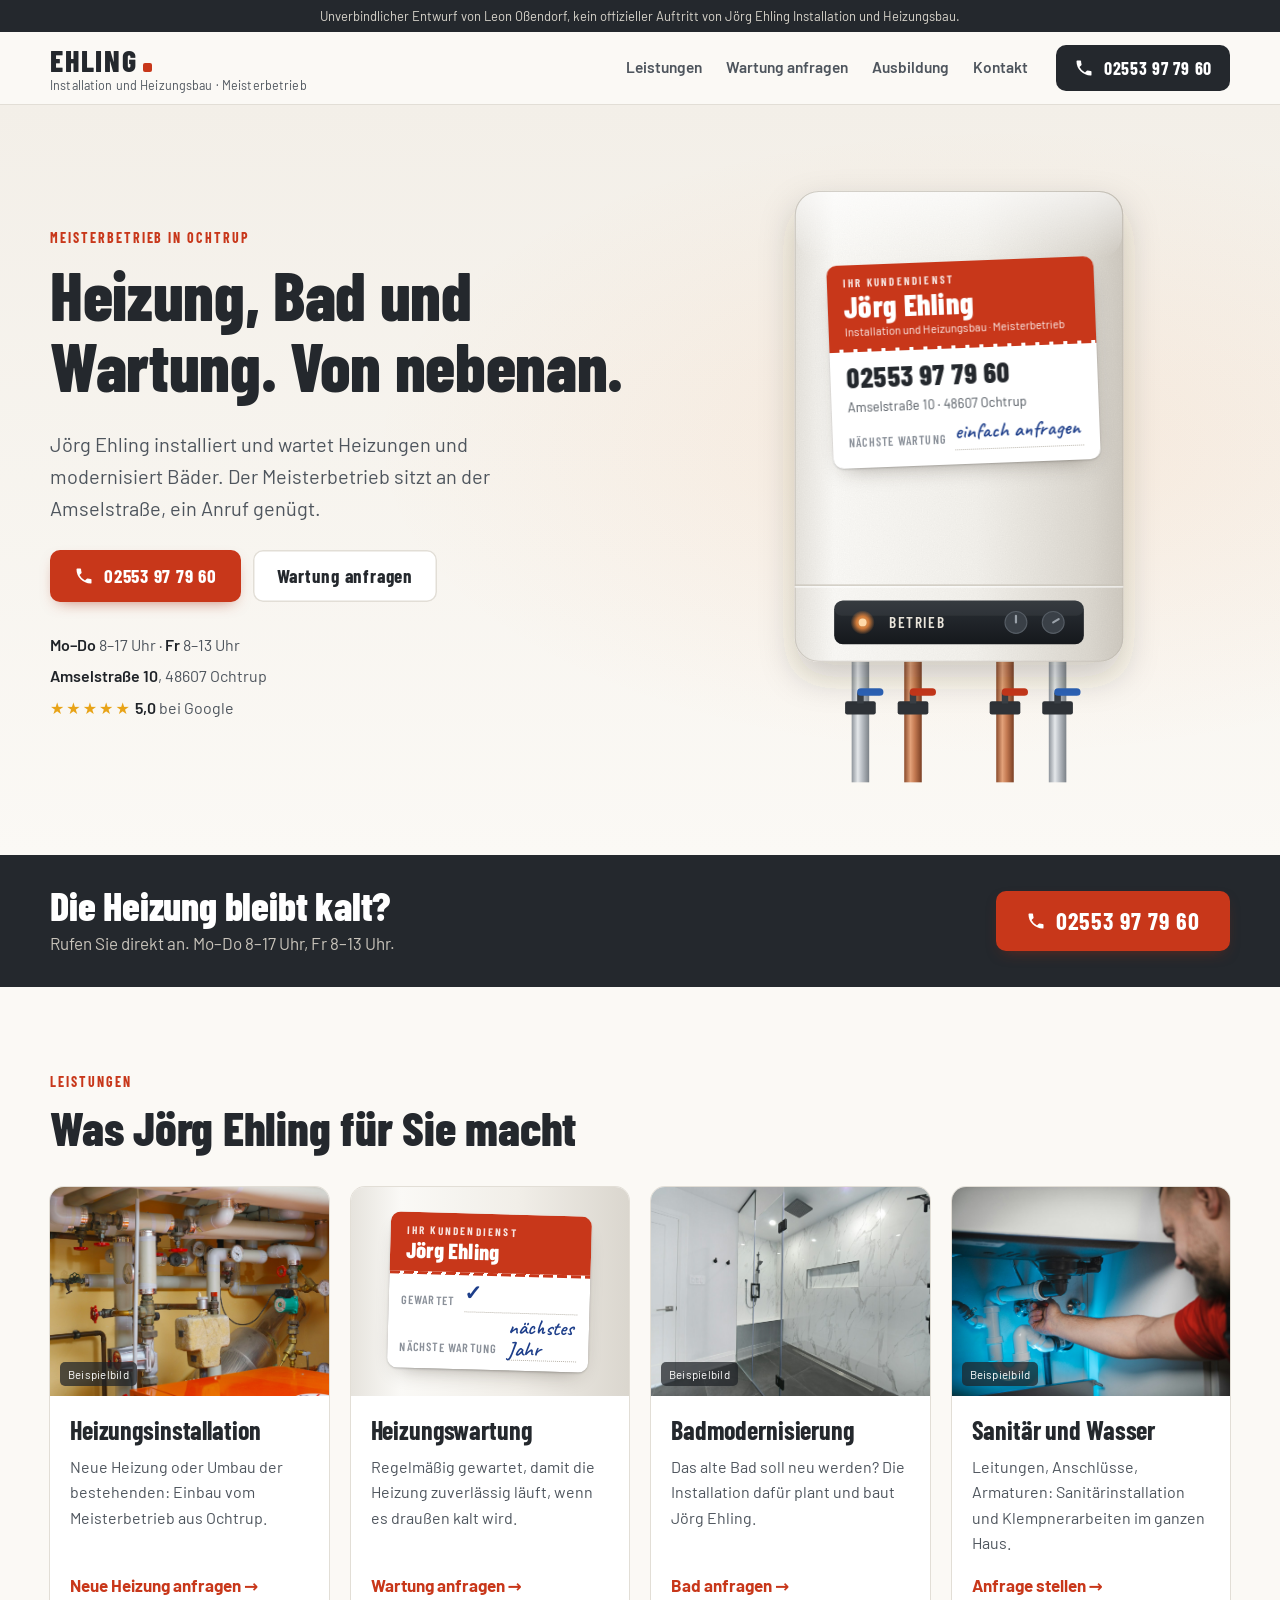
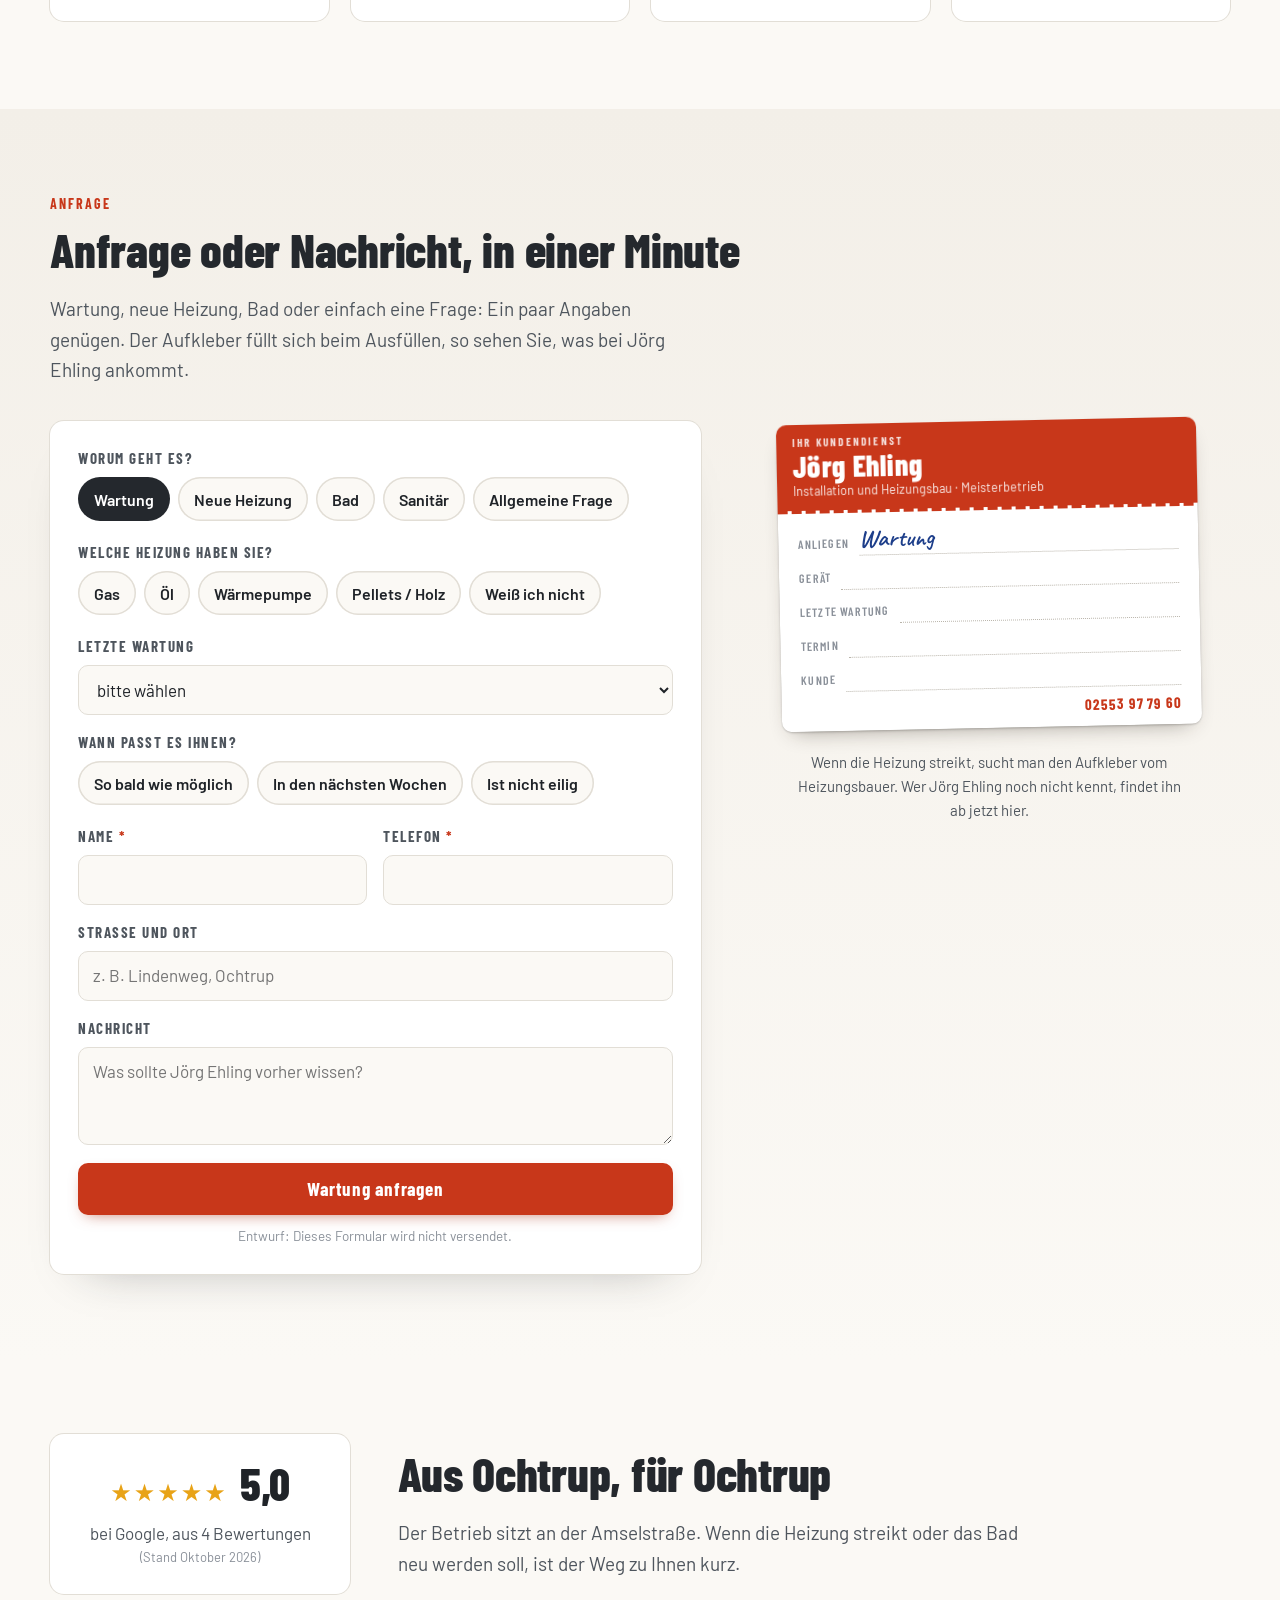
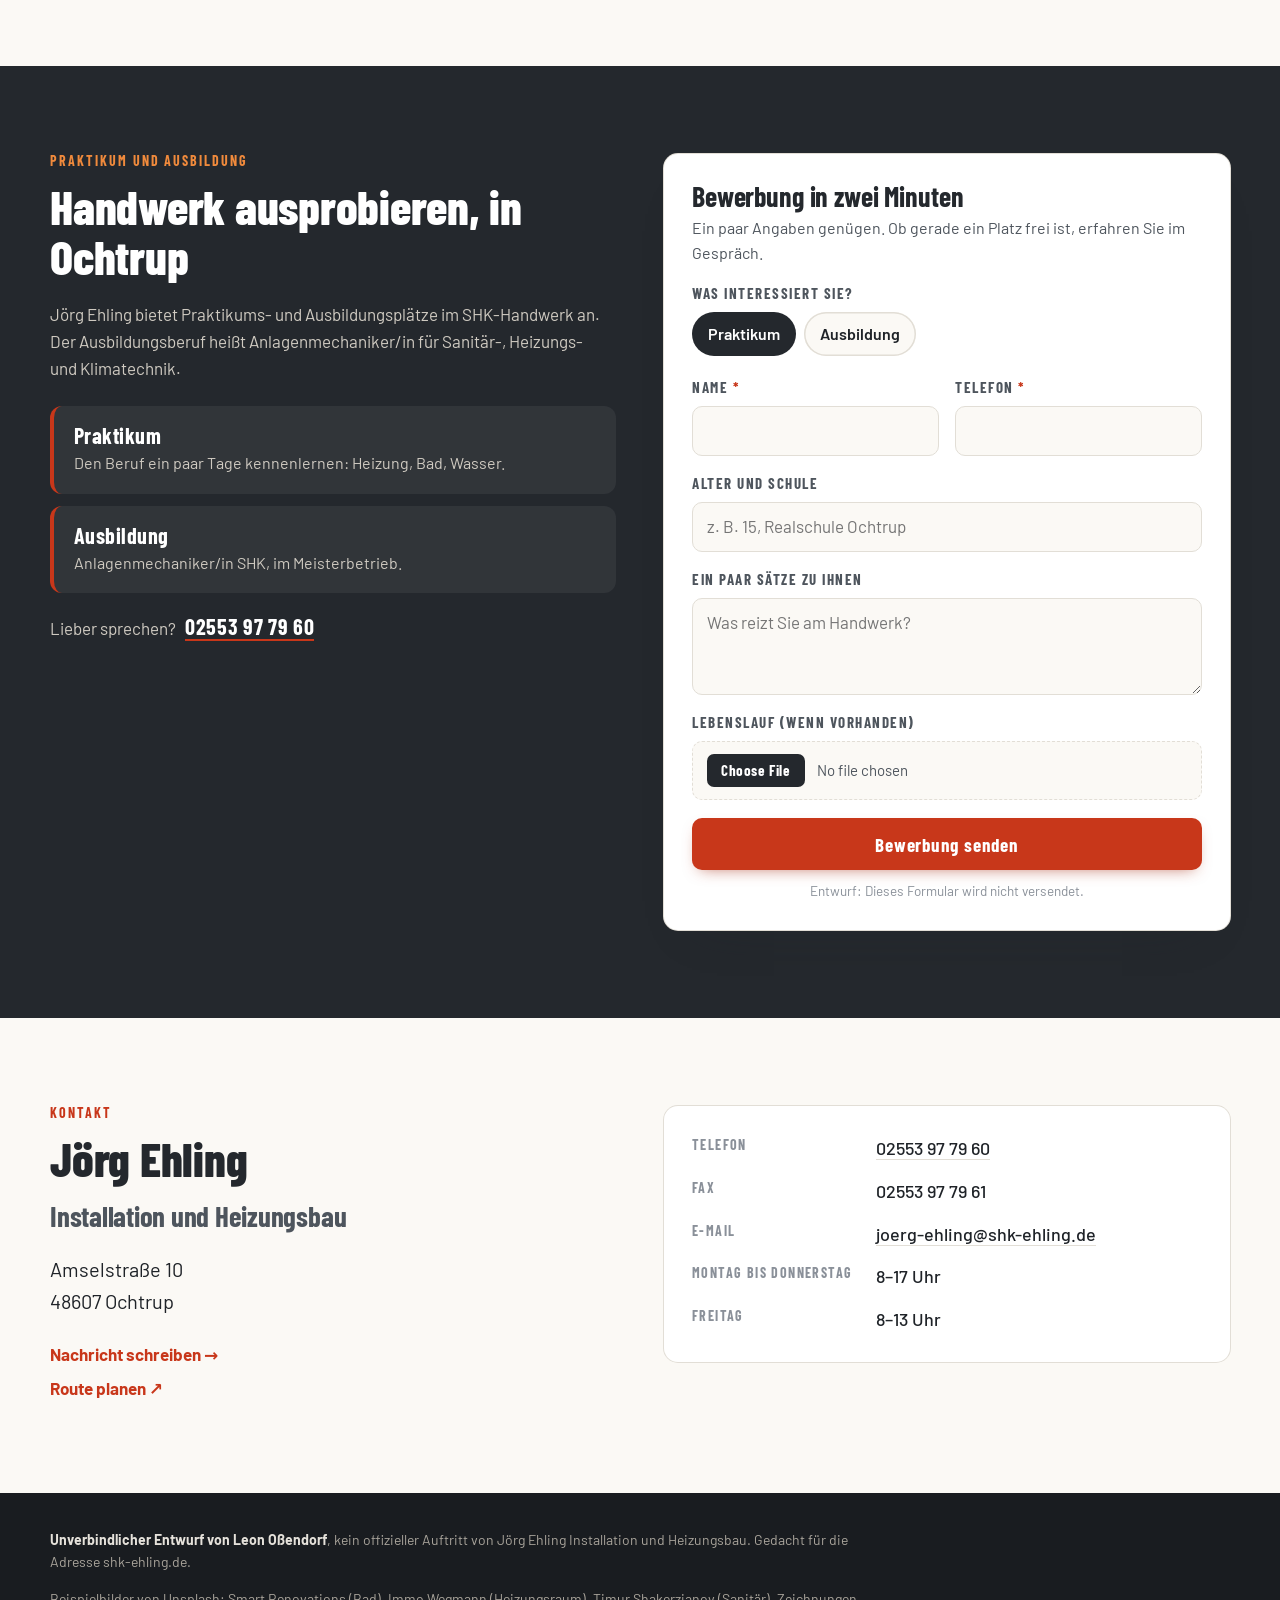
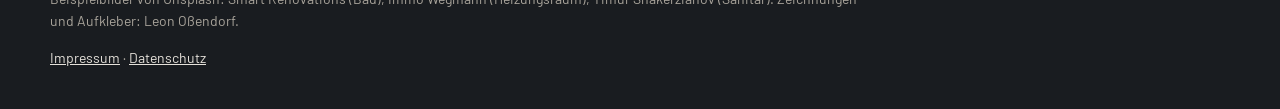
==== commit 15eff287: "Bewerbungsformular und allgemeine Nachricht ergänzt Co-Authored-By: Claude Opus 5.5 <noreply@anthrop" ====
--- a/index.html
+++ b/index.html
@@ -181,8 +181,8 @@
 <section id="anfrage" class="block anfrage-block">
   <div class="wrap">
     <p class="dachzeile">Anfrage</p>
-    <h2>Wartung oder Anfrage, in einer Minute</h2>
-    <p class="lead">Ein paar Angaben genügen. Der Aufkleber füllt sich beim Ausfüllen, so sehen Sie, was bei Jörg Ehling ankommt.</p>
+    <h2>Anfrage oder Nachricht, in einer Minute</h2>
+    <p class="lead">Wartung, neue Heizung, Bad oder einfach eine Frage: Ein paar Angaben genügen. Der Aufkleber füllt sich beim Ausfüllen, so sehen Sie, was bei Jörg Ehling ankommt.</p>
 
     <div class="anfrage">
       <form class="formular" id="formular" novalidate>
@@ -191,7 +191,8 @@
           <label><input type="radio" name="anliegen" value="wartung" checked><span>Wartung</span></label>
           <label><input type="radio" name="anliegen" value="heizung"><span>Neue Heizung</span></label>
           <label><input type="radio" name="anliegen" value="bad"><span>Bad</span></label>
-          <label><input type="radio" name="anliegen" value="sanitaer"><span>Sanitär / Sonstiges</span></label>
+          <label><input type="radio" name="anliegen" value="sanitaer"><span>Sanitär</span></label>
+          <label><input type="radio" name="anliegen" value="frage"><span>Allgemeine Frage</span></label>
         </fieldset>
 
         <fieldset class="chips" data-zeige="wartung heizung">
@@ -231,9 +232,9 @@
           <div class="feld"><label for="tel">Telefon <abbr title="Pflichtfeld">*</abbr></label><input id="tel" name="tel" type="tel" autocomplete="tel" required></div>
         </div>
         <div class="feld"><label for="ort">Straße und Ort</label><input id="ort" name="ort" type="text" autocomplete="street-address" placeholder="z. B. Lindenweg, Ochtrup"></div>
-        <div class="feld"><label for="nachricht">Nachricht</label><textarea id="nachricht" name="nachricht" rows="3" placeholder="Was sollte Jörg Ehling vorher wissen?"></textarea></div>
-
-        <button class="btn btn-rot btn-voll" type="submit">Anfrage senden</button>
+        <div class="feld"><label for="nachricht">Nachricht<span class="pflicht-frage" data-zeige="frage"> <abbr title="Pflichtfeld">*</abbr></span></label><textarea id="nachricht" name="nachricht" rows="3" placeholder="Was sollte Jörg Ehling vorher wissen?"></textarea></div>
+
+        <button class="btn btn-rot btn-voll" type="submit" id="senden">Anfrage senden</button>
         <p class="hinweis-entwurf">Entwurf: Dieses Formular wird nicht versendet.</p>
         <p class="danke" id="danke" hidden>Danke! In der fertigen Seite käme Ihre Anfrage jetzt als Mail bei Jörg Ehling an. Im Entwurf wird nichts versendet.</p>
       </form>
@@ -250,7 +251,8 @@
             <div class="ak-feld" data-zeile="geraet"><span>Gerät</span><i class="hand" data-live="geraet"></i></div>
             <div class="ak-feld" data-zeile="letzte"><span>Letzte Wartung</span><i class="hand" data-live="letzte"></i></div>
             <div class="ak-feld" data-zeile="bad"><span>Wunsch</span><i class="hand" data-live="bad"></i></div>
-            <div class="ak-feld"><span>Termin</span><i class="hand" data-live="wann"></i></div>
+            <div class="ak-feld" data-zeile="wann"><span>Termin</span><i class="hand" data-live="wann"></i></div>
+            <div class="ak-feld" data-zeile="nachricht"><span>Frage</span><i class="hand" data-live="nachricht"></i></div>
             <div class="ak-feld"><span>Kunde</span><i class="hand" data-live="name"></i></div>
             <div class="ak-tel-klein">02553 97 79 60</div>
           </div>
@@ -282,17 +284,31 @@
       <p class="dachzeile">Praktikum und Ausbildung</p>
       <h2>Handwerk ausprobieren, in Ochtrup</h2>
       <p>Jörg Ehling bietet Praktikums- und Ausbildungsplätze im SHK-Handwerk an. Der Ausbildungsberuf heißt Anlagenmechaniker/in für Sanitär-, Heizungs- und Klimatechnik.</p>
-      <p>Ob gerade ein Platz frei ist? Einfach anrufen oder eine kurze Nachricht schicken.</p>
-      <div class="hero-cta">
-        <a class="btn btn-rot" href="tel:+492553977960">Anrufen</a>
-        <a class="btn btn-hell" href="mailto:joerg-ehling@shk-ehling.de?subject=Praktikum%20oder%20Ausbildung">Nachricht schreiben</a>
+      <ul class="aus-liste">
+        <li><b>Praktikum</b><span>Den Beruf ein paar Tage kennenlernen: Heizung, Bad, Wasser.</span></li>
+        <li><b>Ausbildung</b><span>Anlagenmechaniker/in SHK, im Meisterbetrieb.</span></li>
+      </ul>
+      <p class="aus-tel">Lieber sprechen? <a href="tel:+492553977960">02553 97 79 60</a></p>
+    </div>
+    <form class="formular bewerbung" id="bewerbung" novalidate>
+      <h3>Bewerbung in zwei Minuten</h3>
+      <p class="bew-lead">Ein paar Angaben genügen. Ob gerade ein Platz frei ist, erfahren Sie im Gespräch.</p>
+      <fieldset class="chips">
+        <legend>Was interessiert Sie?</legend>
+        <label><input type="radio" name="art" value="praktikum" checked><span>Praktikum</span></label>
+        <label><input type="radio" name="art" value="ausbildung"><span>Ausbildung</span></label>
+      </fieldset>
+      <div class="feld-reihe">
+        <div class="feld"><label for="b-name">Name <abbr title="Pflichtfeld">*</abbr></label><input id="b-name" name="name" type="text" autocomplete="name" required></div>
+        <div class="feld"><label for="b-tel">Telefon <abbr title="Pflichtfeld">*</abbr></label><input id="b-tel" name="tel" type="tel" autocomplete="tel" required></div>
       </div>
-    </div>
-    <ul class="aus-liste">
-      <li><b>Praktikum</b><span>Den Beruf ein paar Tage kennenlernen: Heizung, Bad, Wasser.</span></li>
-      <li><b>Ausbildung</b><span>Anlagenmechaniker/in SHK, im Meisterbetrieb.</span></li>
-      <li><b>Bewerbung</b><span>Am einfachsten: kurz anrufen.</span></li>
-    </ul>
+      <div class="feld"><label for="b-schule">Alter und Schule</label><input id="b-schule" name="schule" type="text" placeholder="z. B. 15, Realschule Ochtrup"></div>
+      <div class="feld"><label for="b-text">Ein paar Sätze zu Ihnen</label><textarea id="b-text" name="text" rows="3" placeholder="Was reizt Sie am Handwerk?"></textarea></div>
+      <div class="feld"><label for="b-cv">Lebenslauf (wenn vorhanden)</label><input id="b-cv" name="cv" type="file" accept=".pdf,.jpg,.jpeg,.png,.doc,.docx"></div>
+      <button class="btn btn-rot btn-voll" type="submit">Bewerbung senden</button>
+      <p class="hinweis-entwurf">Entwurf: Dieses Formular wird nicht versendet.</p>
+      <p class="danke" id="bew-danke" hidden>Danke! In der fertigen Seite käme Ihre Bewerbung jetzt als Mail bei Jörg Ehling an, mit Lebenslauf im Anhang. Im Entwurf wird nichts versendet.</p>
+    </form>
   </div>
 </section>
 
@@ -303,7 +319,7 @@
       <p class="dachzeile">Kontakt</p>
       <h2>Jörg Ehling<br><span>Installation und Heizungsbau</span></h2>
       <p class="adresse">Amselstraße 10<br>48607 Ochtrup</p>
-      <a class="kartenlink" href="https://www.google.com/maps/search/?api=1&amp;query=Amselstra%C3%9Fe+10%2C+48607+Ochtrup" rel="noopener" target="_blank">Route planen ↗</a>
+      <p class="kontakt-wege"><a class="kartenlink" href="#anfrage" data-anliegen="frage">Nachricht schreiben →</a><br><a class="kartenlink" href="https://www.google.com/maps/search/?api=1&amp;query=Amselstra%C3%9Fe+10%2C+48607+Ochtrup" rel="noopener" target="_blank">Route planen ↗</a></p>
     </div>
     <dl class="kontakt-liste">
       <dt>Telefon</dt><dd><a href="tel:+492553977960">02553 97 79 60</a></dd>
--- a/css/style.css
+++ b/css/style.css
@@ -180,12 +180,24 @@
 .ausbildung h2 { color: #fff; }
 .ausbildung .dachzeile { color: var(--glut); }
 .ausbildung p { color: #CFCAC1; max-width: 560px; }
-.aus-in { display: grid; grid-template-columns: 1.1fr .9fr; gap: 48px; align-items: center; }
+.aus-in { display: grid; grid-template-columns: 1fr 1fr; gap: 48px; align-items: start; }
 .ausbildung .btn-hell { background: transparent; color: #fff; box-shadow: inset 0 0 0 1.5px rgba(255,255,255,.35); }
-.aus-liste { list-style: none; padding: 0; margin: 0; display: grid; gap: 12px; }
+.aus-liste { list-style: none; padding: 0; margin: 24px 0 0; display: grid; gap: 12px; }
 .aus-liste li { background: rgba(255,255,255,.06); border-radius: 12px; padding: 18px 20px; display: grid; gap: 4px; border-left: 4px solid var(--rot); }
 .aus-liste b { font: 700 22px/1 var(--cond); color: #fff; letter-spacing: .02em; }
 .aus-liste span { color: #CFCAC1; font-size: 16px; }
+
+.aus-tel { margin-top: 22px; }
+.aus-tel a { color: #fff; font: 700 22px/1 var(--cond); letter-spacing: .03em; text-decoration: none; border-bottom: 2px solid var(--rot); margin-left: 6px; }
+.ausbildung .bewerbung { color: var(--ink); }
+.bewerbung h3 { font-size: 28px; margin-bottom: 4px; }
+.ausbildung .bewerbung p.bew-lead { color: var(--ink-2); font-size: 16px; margin-bottom: 18px; }
+.ausbildung .bewerbung .hinweis-entwurf { color: var(--stahl); }
+.ausbildung .bewerbung .danke { color: #2E5124; }
+input[type=file] { font: 400 15px/1.4 "Barlow", sans-serif; color: var(--ink-2); background: var(--papier); border: 1.5px dashed var(--linie); border-radius: 10px; padding: 12px 14px; width: 100%; }
+input[type=file]::file-selector-button { font: 700 15px/1 var(--cond); letter-spacing: .04em; background: var(--anthrazit); color: #fff; border: 0; border-radius: 7px; padding: 9px 14px; margin-right: 12px; cursor: pointer; }
+.pflicht-frage abbr { text-decoration: none; color: var(--rot); }
+.kontakt-wege { line-height: 2; margin: 0; }
 
 /* Kontakt */
 .kontakt-in { display: grid; grid-template-columns: 1fr 1fr; gap: 48px; align-items: start; }
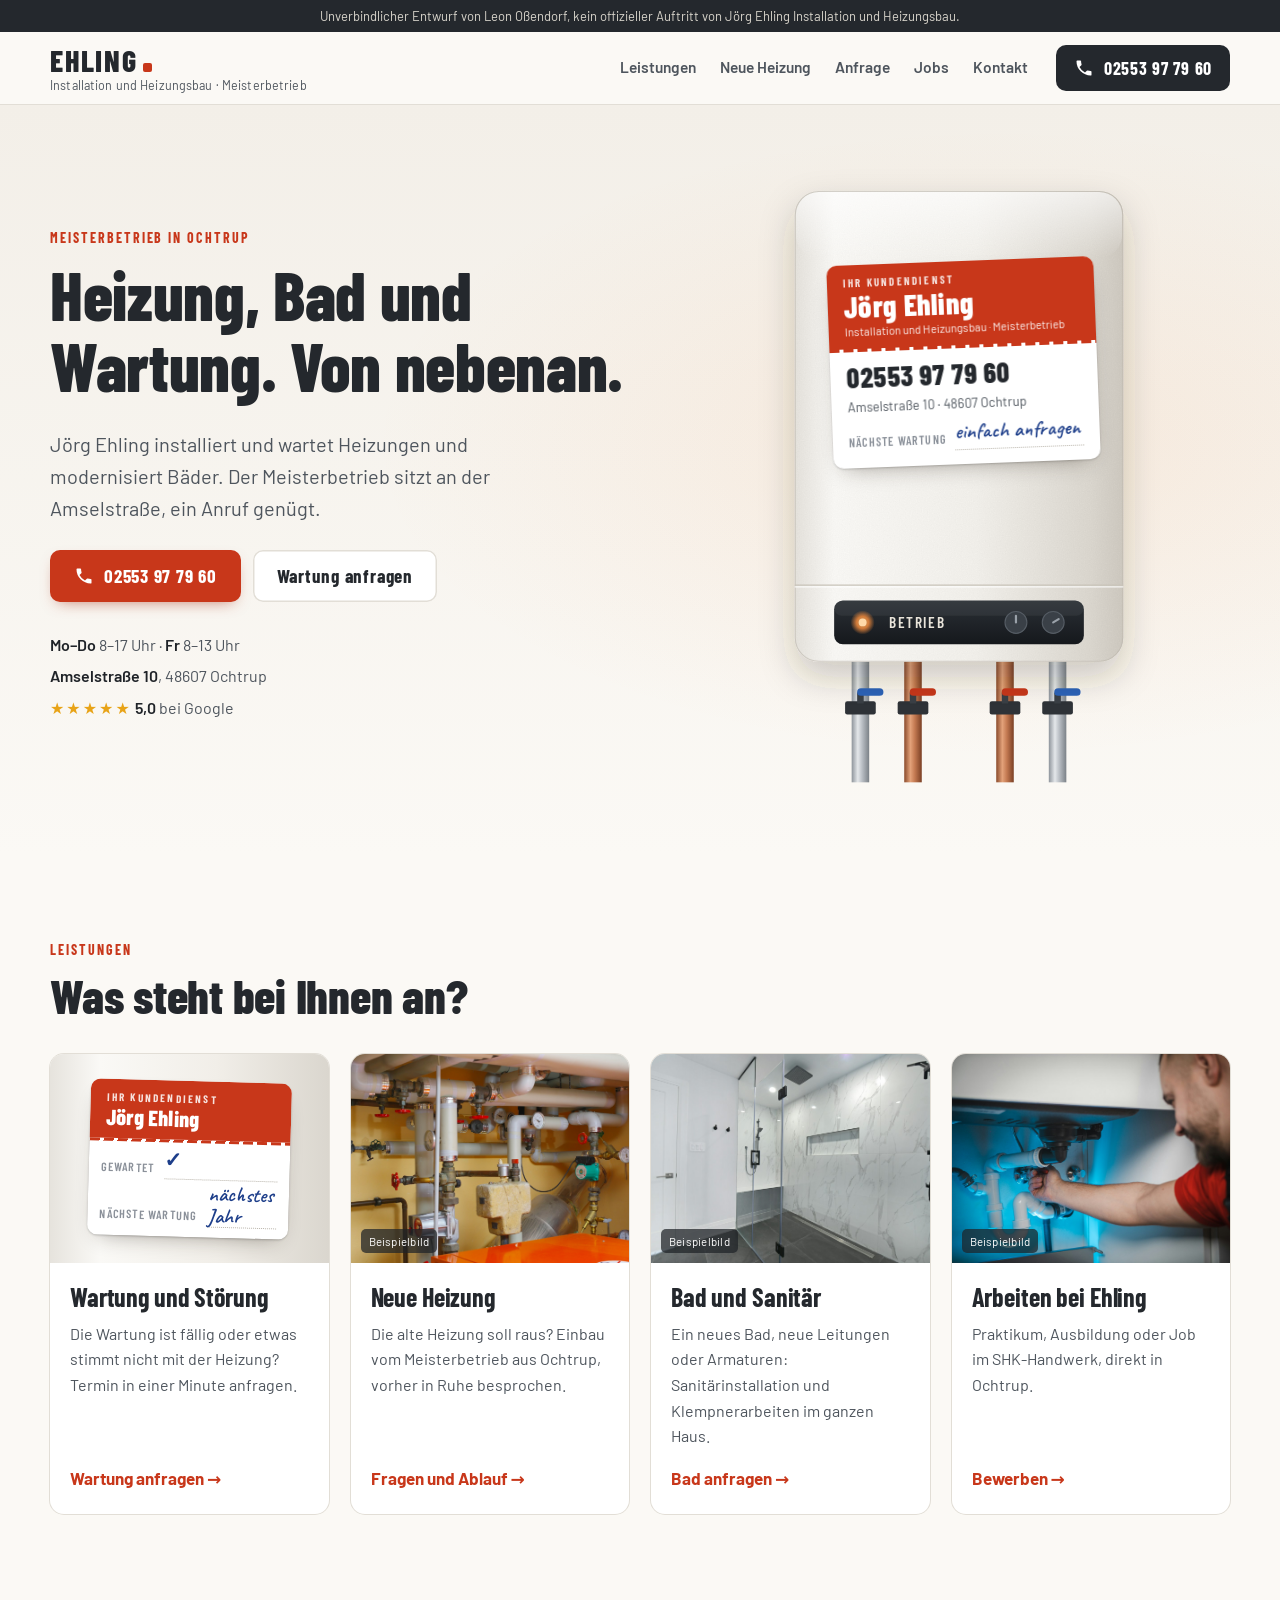
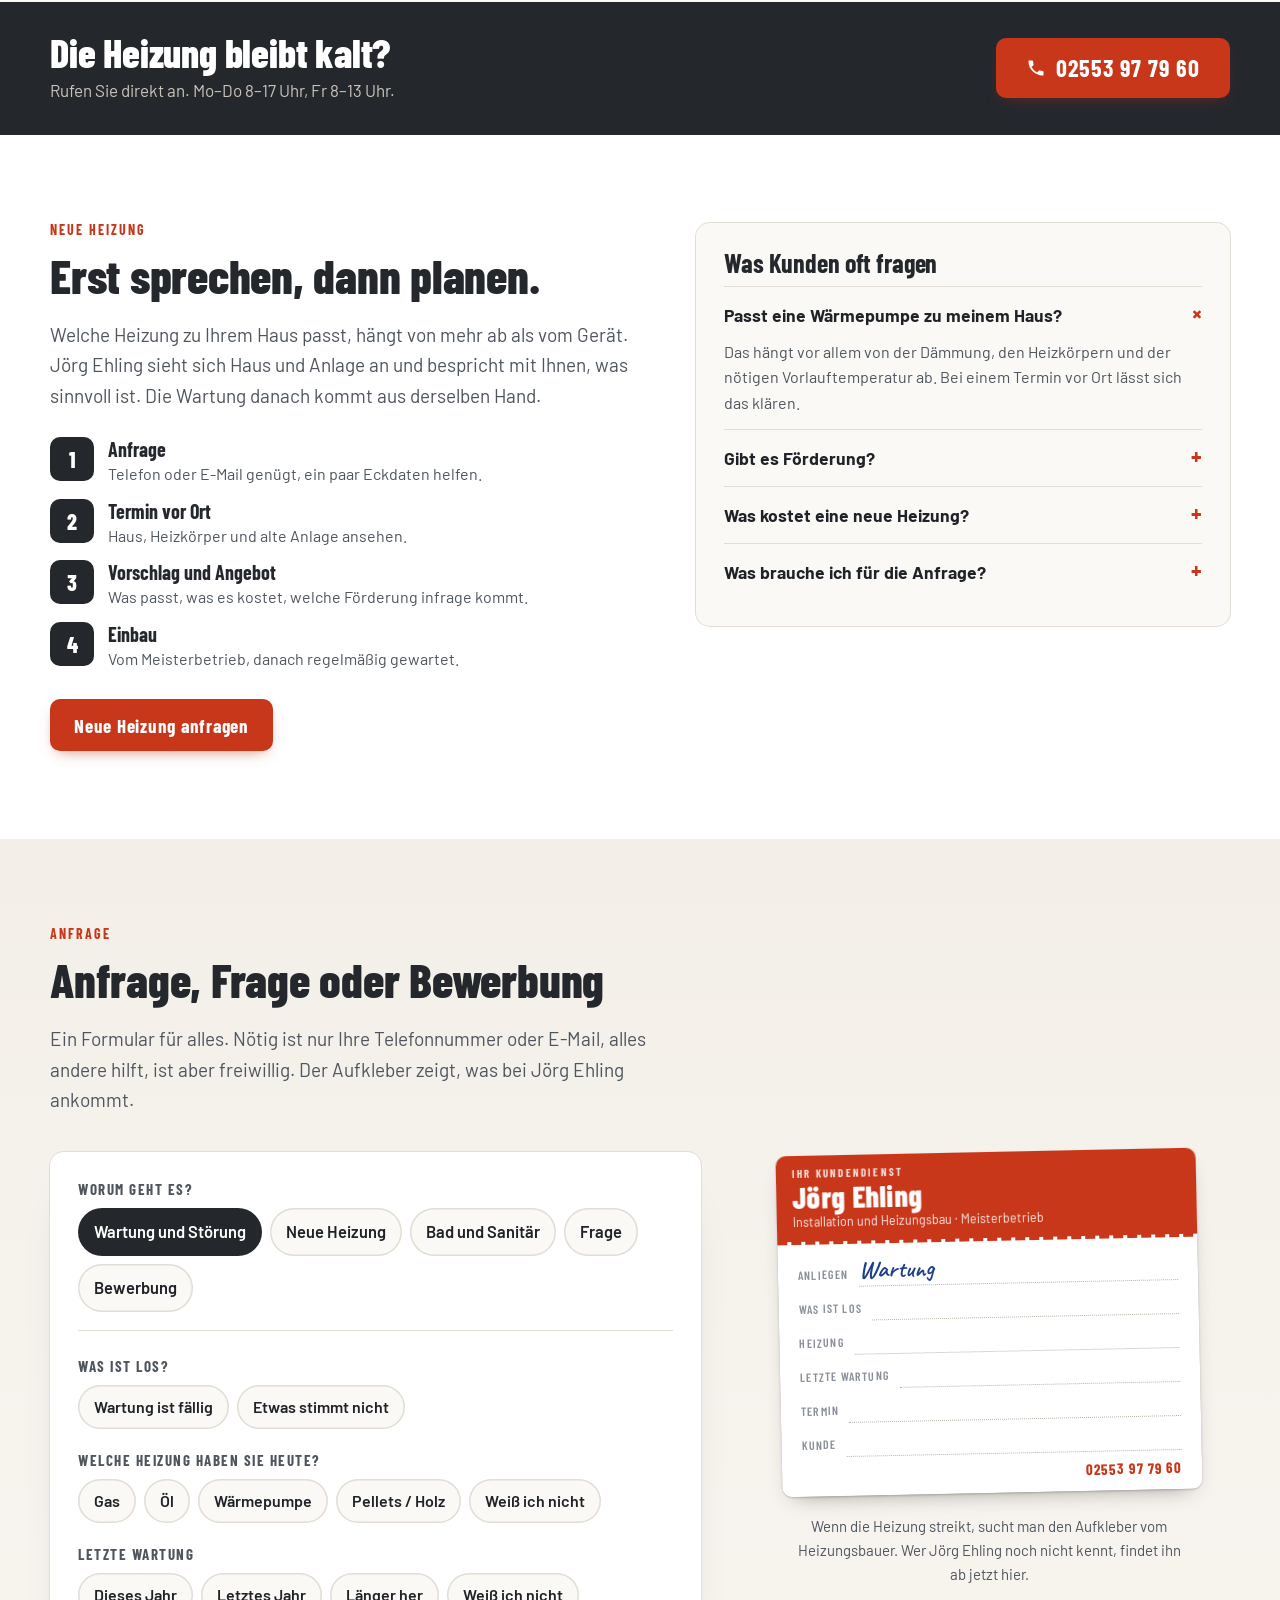
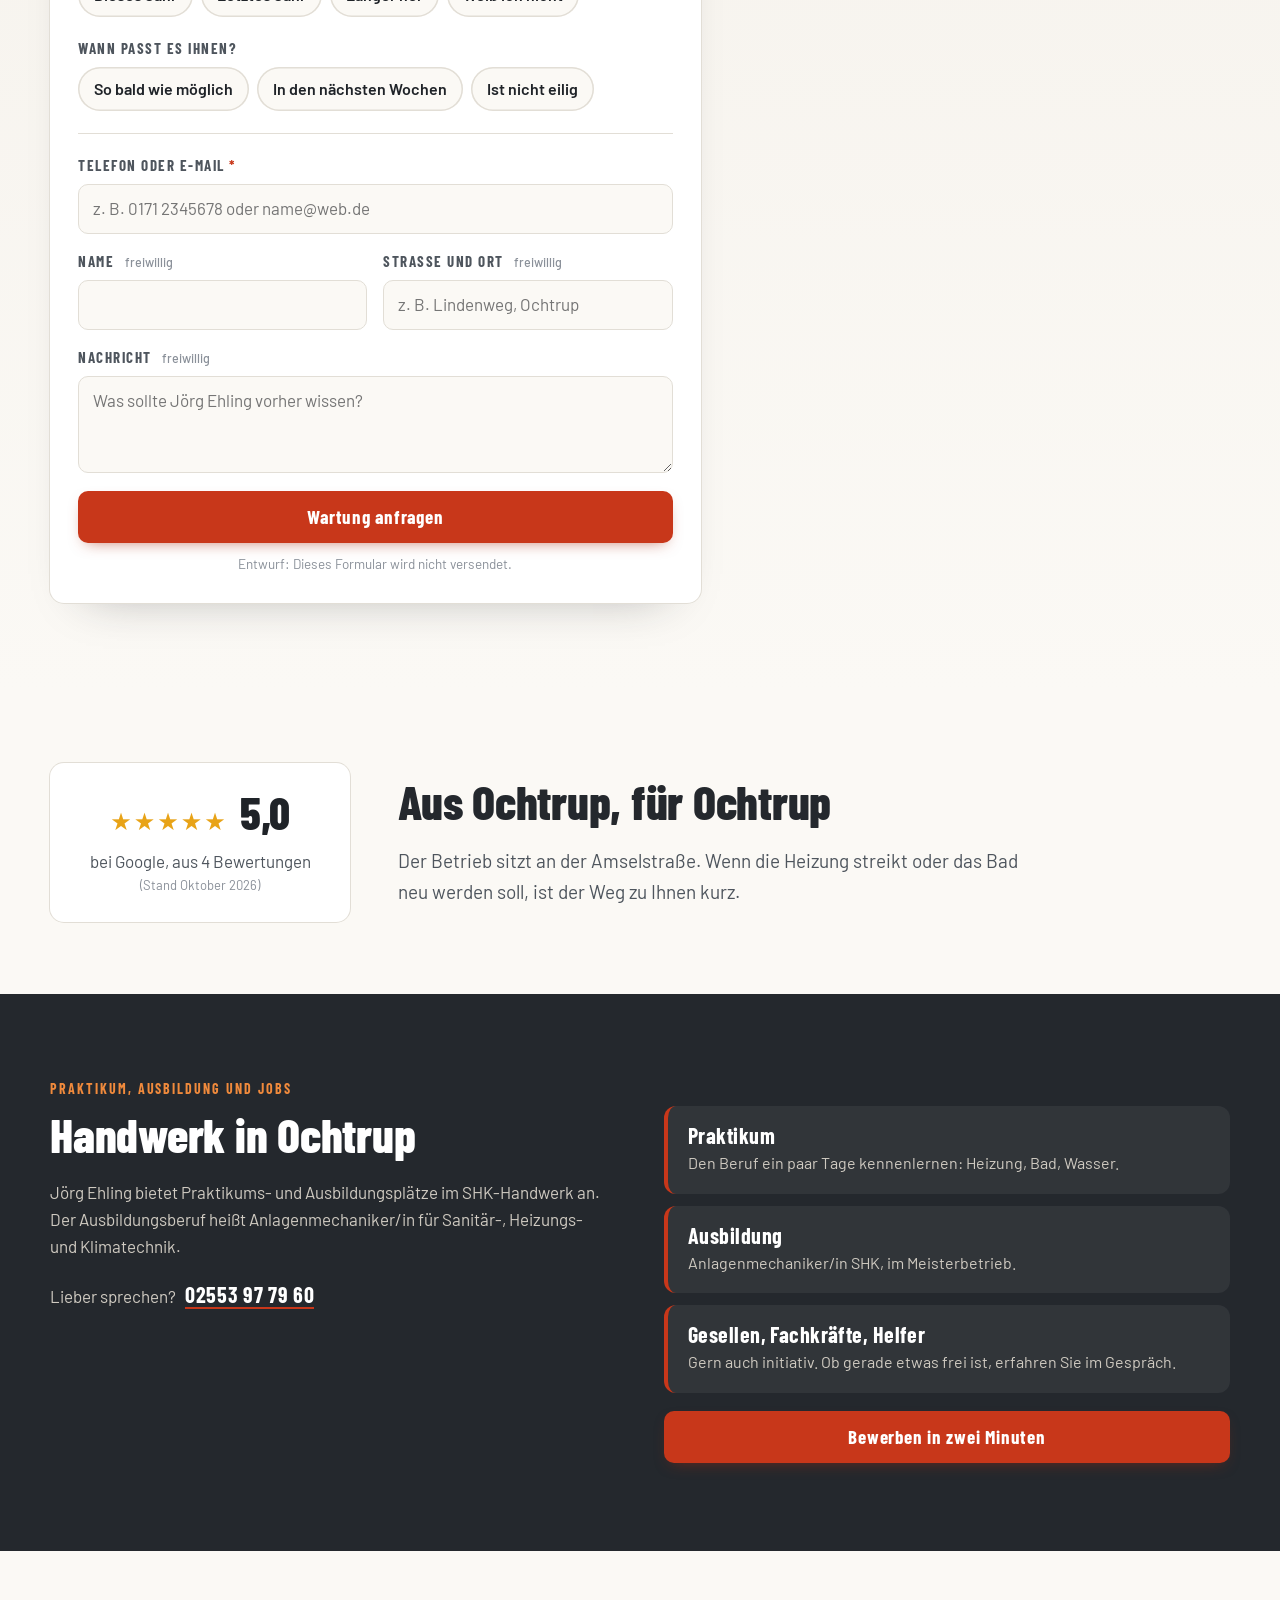
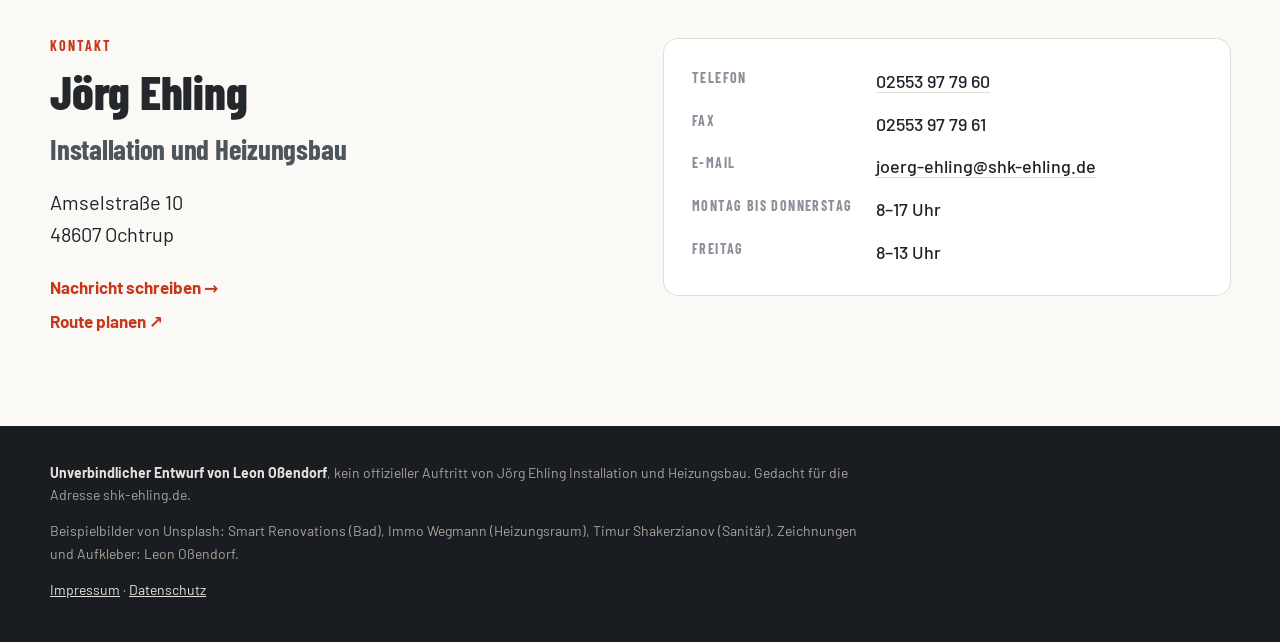
==== commit e8c3777d: "Ein Formular mit Weichen, Bereich Neue Heizung, Einstieg nach Anliegen, hürdenarme Pflichtfelder Co-" ====
--- a/index.html
+++ b/index.html
@@ -21,8 +21,9 @@
     </a>
     <nav class="nav" aria-label="Hauptnavigation">
       <a href="#leistungen">Leistungen</a>
-      <a href="#anfrage">Wartung anfragen</a>
-      <a href="#ausbildung">Ausbildung</a>
+      <a href="#neue-heizung">Neue Heizung</a>
+      <a href="#anfrage">Anfrage</a>
+      <a href="#ausbildung">Jobs</a>
       <a href="#kontakt">Kontakt</a>
     </nav>
     <a class="btn btn-tel kopf-tel" href="tel:+492553977960"><svg aria-hidden="true" viewBox="0 0 24 24"><path d="M6.6 10.8a15.1 15.1 0 0 0 6.6 6.6l2.2-2.2a1 1 0 0 1 1-.25 11.4 11.4 0 0 0 3.6.57 1 1 0 0 1 1 1V20a1 1 0 0 1-1 1A17 17 0 0 1 3 4a1 1 0 0 1 1-1h3.5a1 1 0 0 1 1 1c0 1.25.2 2.45.57 3.6a1 1 0 0 1-.25 1z"/></svg><span>02553 97 79 60</span></a>
@@ -40,7 +41,7 @@
       <p class="hero-lead">Jörg Ehling installiert und wartet Heizungen und modernisiert Bäder. Der Meisterbetrieb sitzt an der Amselstraße, ein Anruf genügt.</p>
       <div class="hero-cta">
         <a class="btn btn-rot" href="tel:+492553977960"><svg aria-hidden="true" viewBox="0 0 24 24"><path d="M6.6 10.8a15.1 15.1 0 0 0 6.6 6.6l2.2-2.2a1 1 0 0 1 1-.25 11.4 11.4 0 0 0 3.6.57 1 1 0 0 1 1 1V20a1 1 0 0 1-1 1A17 17 0 0 1 3 4a1 1 0 0 1 1-1h3.5a1 1 0 0 1 1 1c0 1.25.2 2.45.57 3.6a1 1 0 0 1-.25 1z"/></svg>02553 97 79 60</a>
-        <a class="btn btn-hell" href="#anfrage">Wartung anfragen</a>
+        <a class="btn btn-hell" href="#anfrage" data-weiche="wartung">Wartung anfragen</a>
       </div>
       <ul class="hero-fakten">
         <li><b>Mo–Do</b> 8–17 Uhr · <b>Fr</b> 8–13 Uhr</li>
@@ -119,6 +120,53 @@
   </div>
 </section>
 
+<!-- Wege: Einstieg nach Anliegen -->
+<section id="leistungen" class="block wege-block">
+  <div class="wrap">
+    <p class="dachzeile">Leistungen</p>
+    <h2>Was steht bei Ihnen an?</h2>
+    <div class="leistungen">
+      <article class="leistung leistung-wartung">
+        <div class="l-bild l-zeichnung">
+          <figure class="aufkleber aufkleber-mini" aria-hidden="true">
+            <div class="ak-kopf"><span class="ak-klein">Ihr Kundendienst</span><span class="ak-name">Jörg Ehling</span></div>
+            <div class="ak-koerper"><div class="ak-feld"><span>Gewartet</span><i class="hand">✓</i></div><div class="ak-feld"><span>Nächste Wartung</span><i class="hand">nächstes Jahr</i></div></div>
+          </figure>
+        </div>
+        <div class="l-text">
+          <h3>Wartung und Störung</h3>
+          <p>Die Wartung ist fällig oder etwas stimmt nicht mit der Heizung? Termin in einer Minute anfragen.</p>
+          <a class="l-link" href="#anfrage" data-weiche="wartung">Wartung anfragen →</a>
+        </div>
+      </article>
+      <article class="leistung">
+        <div class="l-bild"><img src="img/heizung.jpg" alt="Heizungsraum mit Rohren, Ventilen und Pumpe (Beispielbild)" loading="lazy" width="1400" height="931"><span class="bsp">Beispielbild</span></div>
+        <div class="l-text">
+          <h3>Neue Heizung</h3>
+          <p>Die alte Heizung soll raus? Einbau vom Meisterbetrieb aus Ochtrup, vorher in Ruhe besprochen.</p>
+          <a class="l-link" href="#neue-heizung">Fragen und Ablauf →</a>
+        </div>
+      </article>
+      <article class="leistung">
+        <div class="l-bild"><img src="img/bad.jpg" alt="Modernes Bad mit bodengleicher Dusche und Glaswand (Beispielbild)" loading="lazy" width="1400" height="933"><span class="bsp">Beispielbild</span></div>
+        <div class="l-text">
+          <h3>Bad und Sanitär</h3>
+          <p>Ein neues Bad, neue Leitungen oder Armaturen: Sanitärinstallation und Klempnerarbeiten im ganzen Haus.</p>
+          <a class="l-link" href="#anfrage" data-weiche="bad">Bad anfragen →</a>
+        </div>
+      </article>
+      <article class="leistung leistung-job">
+        <div class="l-bild"><img src="img/sanitaer.jpg" alt="Installateur schließt einen Siphon unter dem Waschbecken an (Beispielbild)" loading="lazy" width="1400" height="1050"><span class="bsp">Beispielbild</span></div>
+        <div class="l-text">
+          <h3>Arbeiten bei Ehling</h3>
+          <p>Praktikum, Ausbildung oder Job im SHK-Handwerk, direkt in Ochtrup.</p>
+          <a class="l-link" href="#ausbildung">Bewerben →</a>
+        </div>
+      </article>
+    </div>
+  </div>
+</section>
+
 <!-- Heizung kalt -->
 <section class="kalt" aria-labelledby="kalt-h">
   <div class="wrap kalt-in">
@@ -130,130 +178,180 @@
   </div>
 </section>
 
-<!-- Leistungen -->
-<section id="leistungen" class="block">
-  <div class="wrap">
-    <p class="dachzeile">Leistungen</p>
-    <h2>Was Jörg Ehling für Sie macht</h2>
-    <div class="leistungen">
-      <article class="leistung">
-        <div class="l-bild"><img src="img/heizung.jpg" alt="Heizungsraum mit Rohren, Ventilen und Pumpe (Beispielbild)" loading="lazy" width="1400" height="931"><span class="bsp">Beispielbild</span></div>
-        <div class="l-text">
-          <h3>Heizungsinstallation</h3>
-          <p>Neue Heizung oder Umbau der bestehenden: Einbau vom Meisterbetrieb aus Ochtrup.</p>
-          <a class="l-link" href="#anfrage" data-anliegen="heizung">Neue Heizung anfragen →</a>
-        </div>
-      </article>
-      <article class="leistung leistung-wartung">
-        <div class="l-bild l-zeichnung">
-          <figure class="aufkleber aufkleber-mini" aria-hidden="true">
-            <div class="ak-kopf"><span class="ak-klein">Ihr Kundendienst</span><span class="ak-name">Jörg Ehling</span></div>
-            <div class="ak-koerper"><div class="ak-feld"><span>Gewartet</span><i class="hand">✓</i></div><div class="ak-feld"><span>Nächste Wartung</span><i class="hand">nächstes Jahr</i></div></div>
-          </figure>
-        </div>
-        <div class="l-text">
-          <h3>Heizungswartung</h3>
-          <p>Regelmäßig gewartet, damit die Heizung zuverlässig läuft, wenn es draußen kalt wird.</p>
-          <a class="l-link" href="#anfrage" data-anliegen="wartung">Wartung anfragen →</a>
-        </div>
-      </article>
-      <article class="leistung">
-        <div class="l-bild"><img src="img/bad.jpg" alt="Modernes Bad mit bodengleicher Dusche und Glaswand (Beispielbild)" loading="lazy" width="1400" height="933"><span class="bsp">Beispielbild</span></div>
-        <div class="l-text">
-          <h3>Badmodernisierung</h3>
-          <p>Das alte Bad soll neu werden? Die Installation dafür plant und baut Jörg Ehling.</p>
-          <a class="l-link" href="#anfrage" data-anliegen="bad">Bad anfragen →</a>
-        </div>
-      </article>
-      <article class="leistung">
-        <div class="l-bild"><img src="img/sanitaer.jpg" alt="Installateur schließt einen Siphon unter dem Waschbecken an (Beispielbild)" loading="lazy" width="1400" height="1050"><span class="bsp">Beispielbild</span></div>
-        <div class="l-text">
-          <h3>Sanitär und Wasser</h3>
-          <p>Leitungen, Anschlüsse, Armaturen: Sanitärinstallation und Klempnerarbeiten im ganzen Haus.</p>
-          <a class="l-link" href="#anfrage" data-anliegen="sanitaer">Anfrage stellen →</a>
-        </div>
-      </article>
-    </div>
-  </div>
-</section>
-
-<!-- Anfrage mit Live-Aufkleber -->
+<!-- Neue Heizung -->
+<section id="neue-heizung" class="block neu">
+  <div class="wrap neu-in">
+    <div>
+      <p class="dachzeile">Neue Heizung</p>
+      <h2>Erst sprechen, dann planen.</h2>
+      <p class="lead">Welche Heizung zu Ihrem Haus passt, hängt von mehr ab als vom Gerät. Jörg Ehling sieht sich Haus und Anlage an und bespricht mit Ihnen, was sinnvoll ist. Die Wartung danach kommt aus derselben Hand.</p>
+      <ol class="schritte">
+        <li><b>Anfrage</b><span>Telefon oder E-Mail genügt, ein paar Eckdaten helfen.</span></li>
+        <li><b>Termin vor Ort</b><span>Haus, Heizkörper und alte Anlage ansehen.</span></li>
+        <li><b>Vorschlag und Angebot</b><span>Was passt, was es kostet, welche Förderung infrage kommt.</span></li>
+        <li><b>Einbau</b><span>Vom Meisterbetrieb, danach regelmäßig gewartet.</span></li>
+      </ol>
+      <a class="btn btn-rot" href="#anfrage" data-weiche="heizung">Neue Heizung anfragen</a>
+    </div>
+    <div class="fragen">
+      <h3>Was Kunden oft fragen</h3>
+      <details open>
+        <summary>Passt eine Wärmepumpe zu meinem Haus?</summary>
+        <p>Das hängt vor allem von der Dämmung, den Heizkörpern und der nötigen Vorlauftemperatur ab. Bei einem Termin vor Ort lässt sich das klären.</p>
+      </details>
+      <details>
+        <summary>Gibt es Förderung?</summary>
+        <p>Für viele neue Heizungen gibt es staatliche Zuschüsse. Welche infrage kommt, klären Sie am besten vor der Beauftragung, denn der Antrag muss meist vorher gestellt werden.</p>
+      </details>
+      <details>
+        <summary>Was kostet eine neue Heizung?</summary>
+        <p>Das hängt von Haus, Heizungsart und Umfang ab. Nach dem Termin vor Ort bekommen Sie ein Angebot, mit dem Sie planen können.</p>
+      </details>
+      <details>
+        <summary>Was brauche ich für die Anfrage?</summary>
+        <p>Nur Ihre Telefonnummer oder E-Mail. Wohnfläche, Baujahr und die heutige Heizung helfen, sind aber freiwillig.</p>
+      </details>
+    </div>
+  </div>
+</section>
+
+<!-- Ein Formular mit Weichen und Live-Aufkleber -->
 <section id="anfrage" class="block anfrage-block">
   <div class="wrap">
     <p class="dachzeile">Anfrage</p>
-    <h2>Anfrage oder Nachricht, in einer Minute</h2>
-    <p class="lead">Wartung, neue Heizung, Bad oder einfach eine Frage: Ein paar Angaben genügen. Der Aufkleber füllt sich beim Ausfüllen, so sehen Sie, was bei Jörg Ehling ankommt.</p>
+    <h2>Anfrage, Frage oder Bewerbung</h2>
+    <p class="lead">Ein Formular für alles. Nötig ist nur Ihre Telefonnummer oder E-Mail, alles andere hilft, ist aber freiwillig. Der Aufkleber zeigt, was bei Jörg Ehling ankommt.</p>
 
     <div class="anfrage">
       <form class="formular" id="formular" novalidate>
-        <fieldset class="chips" id="anliegen">
+        <fieldset class="chips weiche">
           <legend>Worum geht es?</legend>
-          <label><input type="radio" name="anliegen" value="wartung" checked><span>Wartung</span></label>
+          <label><input type="radio" name="anliegen" value="wartung" checked><span>Wartung und Störung</span></label>
           <label><input type="radio" name="anliegen" value="heizung"><span>Neue Heizung</span></label>
-          <label><input type="radio" name="anliegen" value="bad"><span>Bad</span></label>
-          <label><input type="radio" name="anliegen" value="sanitaer"><span>Sanitär</span></label>
-          <label><input type="radio" name="anliegen" value="frage"><span>Allgemeine Frage</span></label>
+          <label><input type="radio" name="anliegen" value="bad"><span>Bad und Sanitär</span></label>
+          <label><input type="radio" name="anliegen" value="frage"><span>Frage</span></label>
+          <label><input type="radio" name="anliegen" value="bewerbung"><span>Bewerbung</span></label>
         </fieldset>
 
-        <fieldset class="chips" data-zeige="wartung heizung">
-          <legend>Welche Heizung haben Sie?</legend>
-          <label><input type="radio" name="geraet" value="Gasheizung"><span>Gas</span></label>
-          <label><input type="radio" name="geraet" value="Ölheizung"><span>Öl</span></label>
-          <label><input type="radio" name="geraet" value="Wärmepumpe"><span>Wärmepumpe</span></label>
-          <label><input type="radio" name="geraet" value="Pellets / Holz"><span>Pellets / Holz</span></label>
-          <label><input type="radio" name="geraet" value="weiß nicht"><span>Weiß ich nicht</span></label>
-        </fieldset>
-
-        <div class="feld" data-zeige="wartung">
-          <label for="letzte">Letzte Wartung</label>
-          <select id="letzte" name="letzte">
-            <option value="">bitte wählen</option>
-            <option>in diesem Jahr</option>
-            <option>im letzten Jahr</option>
-            <option>vor mehr als zwei Jahren</option>
-            <option>weiß ich nicht</option>
-          </select>
-        </div>
-
-        <div class="feld" data-zeige="bad">
-          <label for="bad">Was soll neu werden?</label>
-          <input id="bad" name="bad" type="text" placeholder="z. B. Dusche statt Wanne, ca. 8 m²">
-        </div>
-
-        <fieldset class="chips" data-zeige="wartung heizung bad sanitaer">
-          <legend>Wann passt es Ihnen?</legend>
-          <label><input type="radio" name="wann" value="so bald wie möglich"><span>So bald wie möglich</span></label>
-          <label><input type="radio" name="wann" value="in den nächsten Wochen"><span>In den nächsten Wochen</span></label>
-          <label><input type="radio" name="wann" value="ist nicht eilig"><span>Ist nicht eilig</span></label>
-        </fieldset>
-
-        <div class="feld-reihe">
-          <div class="feld"><label for="name">Name <abbr title="Pflichtfeld">*</abbr></label><input id="name" name="name" type="text" autocomplete="name" required></div>
-          <div class="feld"><label for="tel">Telefon <abbr title="Pflichtfeld">*</abbr></label><input id="tel" name="tel" type="tel" autocomplete="tel" required></div>
-        </div>
-        <div class="feld"><label for="ort">Straße und Ort</label><input id="ort" name="ort" type="text" autocomplete="street-address" placeholder="z. B. Lindenweg, Ochtrup"></div>
-        <div class="feld"><label for="nachricht">Nachricht<span class="pflicht-frage" data-zeige="frage"> <abbr title="Pflichtfeld">*</abbr></span></label><textarea id="nachricht" name="nachricht" rows="3" placeholder="Was sollte Jörg Ehling vorher wissen?"></textarea></div>
-
-        <button class="btn btn-rot btn-voll" type="submit" id="senden">Anfrage senden</button>
+        <div class="zusatz">
+          <fieldset class="chips" data-zeige="wartung">
+            <legend>Was ist los?</legend>
+            <label><input type="radio" name="wart" value="Wartung fällig"><span>Wartung ist fällig</span></label>
+            <label><input type="radio" name="wart" value="Etwas stimmt nicht"><span>Etwas stimmt nicht</span></label>
+          </fieldset>
+          <fieldset class="chips" data-zeige="wartung heizung">
+            <legend>Welche Heizung haben Sie heute?</legend>
+            <label><input type="radio" name="geraet" value="Gas"><span>Gas</span></label>
+            <label><input type="radio" name="geraet" value="Öl"><span>Öl</span></label>
+            <label><input type="radio" name="geraet" value="Wärmepumpe"><span>Wärmepumpe</span></label>
+            <label><input type="radio" name="geraet" value="Pellets / Holz"><span>Pellets / Holz</span></label>
+            <label><input type="radio" name="geraet" value="weiß nicht"><span>Weiß ich nicht</span></label>
+          </fieldset>
+          <fieldset class="chips" data-zeige="wartung">
+            <legend>Letzte Wartung</legend>
+            <label><input type="radio" name="letzte" value="dieses Jahr"><span>Dieses Jahr</span></label>
+            <label><input type="radio" name="letzte" value="letztes Jahr"><span>Letztes Jahr</span></label>
+            <label><input type="radio" name="letzte" value="länger her"><span>Länger her</span></label>
+            <label><input type="radio" name="letzte" value="weiß nicht"><span>Weiß ich nicht</span></label>
+          </fieldset>
+
+          <fieldset class="chips" data-zeige="heizung">
+            <legend>Woran denken Sie?</legend>
+            <label><input type="radio" name="wunsch" value="noch offen"><span>Noch offen</span></label>
+            <label><input type="radio" name="wunsch" value="Wärmepumpe"><span>Wärmepumpe</span></label>
+            <label><input type="radio" name="wunsch" value="Gas"><span>Gas</span></label>
+            <label><input type="radio" name="wunsch" value="Hybrid"><span>Hybrid</span></label>
+          </fieldset>
+          <div class="feld regler" data-zeige="heizung">
+            <label for="flaeche">Wohnfläche, ungefähr <output id="flaeche-out" for="flaeche">140 m²</output></label>
+            <input id="flaeche" name="flaeche" type="range" min="50" max="300" step="10" value="140">
+          </div>
+          <fieldset class="chips" data-zeige="heizung">
+            <legend>Baujahr des Hauses</legend>
+            <label><input type="radio" name="baujahr" value="vor 1980"><span>Vor 1980</span></label>
+            <label><input type="radio" name="baujahr" value="1980 bis 2000"><span>1980 bis 2000</span></label>
+            <label><input type="radio" name="baujahr" value="nach 2000"><span>Nach 2000</span></label>
+            <label><input type="radio" name="baujahr" value="weiß nicht"><span>Weiß ich nicht</span></label>
+          </fieldset>
+
+          <fieldset class="chips" data-zeige="bad">
+            <legend>Was soll neu werden? <small>mehrere möglich</small></legend>
+            <label><input type="checkbox" name="teile" value="Dusche"><span>Dusche</span></label>
+            <label><input type="checkbox" name="teile" value="Badewanne"><span>Badewanne</span></label>
+            <label><input type="checkbox" name="teile" value="WC"><span>WC</span></label>
+            <label><input type="checkbox" name="teile" value="Waschtisch"><span>Waschtisch</span></label>
+            <label><input type="checkbox" name="teile" value="komplettes Bad"><span>Komplettes Bad</span></label>
+            <label><input type="checkbox" name="teile" value="Leitungen / Armaturen"><span>Leitungen / Armaturen</span></label>
+          </fieldset>
+          <div class="feld regler" data-zeige="bad">
+            <label for="badm2">Größe des Bads, ungefähr <output id="badm2-out" for="badm2">8 m²</output></label>
+            <input id="badm2" name="badm2" type="range" min="3" max="20" step="1" value="8">
+          </div>
+
+          <fieldset class="chips" data-zeige="wartung heizung bad">
+            <legend>Wann passt es Ihnen?</legend>
+            <label><input type="radio" name="wann" value="so bald wie möglich"><span>So bald wie möglich</span></label>
+            <label><input type="radio" name="wann" value="in den nächsten Wochen"><span>In den nächsten Wochen</span></label>
+            <label><input type="radio" name="wann" value="ist nicht eilig"><span>Ist nicht eilig</span></label>
+          </fieldset>
+
+          <fieldset class="chips" data-zeige="bewerbung">
+            <legend>Was suchen Sie?</legend>
+            <label><input type="radio" name="stelle" value="Praktikum"><span>Praktikum</span></label>
+            <label><input type="radio" name="stelle" value="Ausbildung"><span>Ausbildung</span></label>
+            <label><input type="radio" name="stelle" value="Geselle / Fachkraft"><span>Geselle / Fachkraft</span></label>
+            <label><input type="radio" name="stelle" value="Helfer"><span>Helfer</span></label>
+            <label><input type="radio" name="stelle" value="initiativ"><span>Initiativ</span></label>
+          </fieldset>
+          <div class="feld" data-zeige="bewerbung">
+            <label for="schule">Alter und Schule oder Beruf <small>freiwillig</small></label>
+            <input id="schule" name="schule" type="text" placeholder="z. B. 15, Realschule Ochtrup">
+          </div>
+          <div class="feld" data-zeige="bewerbung">
+            <label for="cv">Lebenslauf <small>freiwillig</small></label>
+            <input id="cv" name="cv" type="file" accept=".pdf,.jpg,.jpeg,.png,.doc,.docx">
+          </div>
+        </div>
+
+        <div class="pflicht">
+          <div class="feld">
+            <label for="kontakt">Telefon oder E-Mail <abbr title="Pflichtfeld">*</abbr></label>
+            <input id="kontakt" name="kontakt" type="text" autocomplete="tel" placeholder="z. B. 0171 2345678 oder name@web.de" aria-describedby="kontakt-fehler">
+            <p class="fehler" id="kontakt-fehler" hidden>Bitte eine Telefonnummer oder E-Mail-Adresse angeben, damit Jörg Ehling Sie erreicht.</p>
+          </div>
+          <div class="feld-reihe">
+            <div class="feld"><label for="name">Name <small>freiwillig</small></label><input id="name" name="name" type="text" autocomplete="name"></div>
+            <div class="feld" data-zeige="wartung heizung bad"><label for="ort">Straße und Ort <small>freiwillig</small></label><input id="ort" name="ort" type="text" autocomplete="street-address" placeholder="z. B. Lindenweg, Ochtrup"></div>
+          </div>
+          <div class="feld"><label for="nachricht" id="nachricht-label">Nachricht <small>freiwillig</small></label><textarea id="nachricht" name="nachricht" rows="3" placeholder="Was sollte Jörg Ehling vorher wissen?"></textarea></div>
+        </div>
+
+        <button class="btn btn-rot btn-voll" type="submit" id="senden">Wartung anfragen</button>
         <p class="hinweis-entwurf">Entwurf: Dieses Formular wird nicht versendet.</p>
-        <p class="danke" id="danke" hidden>Danke! In der fertigen Seite käme Ihre Anfrage jetzt als Mail bei Jörg Ehling an. Im Entwurf wird nichts versendet.</p>
+        <p class="danke" id="danke" hidden></p>
       </form>
 
       <div class="anfrage-aufkleber">
         <figure class="aufkleber aufkleber-gross" id="live" aria-live="polite">
           <div class="ak-kopf">
-            <span class="ak-klein">Ihr Kundendienst</span>
+            <span class="ak-klein" id="live-klein">Ihr Kundendienst</span>
             <span class="ak-name">Jörg Ehling</span>
             <span class="ak-zeile">Installation und Heizungsbau · Meisterbetrieb</span>
           </div>
           <div class="ak-koerper">
             <div class="ak-feld"><span>Anliegen</span><i class="hand" data-live="anliegen">Wartung</i></div>
-            <div class="ak-feld" data-zeile="geraet"><span>Gerät</span><i class="hand" data-live="geraet"></i></div>
+            <div class="ak-feld" data-zeile="wart"><span>Was ist los</span><i class="hand" data-live="wart"></i></div>
+            <div class="ak-feld" data-zeile="geraet"><span>Heizung</span><i class="hand" data-live="geraet"></i></div>
             <div class="ak-feld" data-zeile="letzte"><span>Letzte Wartung</span><i class="hand" data-live="letzte"></i></div>
-            <div class="ak-feld" data-zeile="bad"><span>Wunsch</span><i class="hand" data-live="bad"></i></div>
+            <div class="ak-feld" data-zeile="wunsch"><span>Wunsch</span><i class="hand" data-live="wunsch"></i></div>
+            <div class="ak-feld" data-zeile="flaeche"><span>Fläche</span><i class="hand" data-live="flaeche"></i></div>
+            <div class="ak-feld" data-zeile="baujahr"><span>Baujahr</span><i class="hand" data-live="baujahr"></i></div>
+            <div class="ak-feld" data-zeile="teile"><span>Neu</span><i class="hand" data-live="teile"></i></div>
+            <div class="ak-feld" data-zeile="badm2"><span>Größe</span><i class="hand" data-live="badm2"></i></div>
             <div class="ak-feld" data-zeile="wann"><span>Termin</span><i class="hand" data-live="wann"></i></div>
+            <div class="ak-feld" data-zeile="stelle"><span>Sucht</span><i class="hand" data-live="stelle"></i></div>
             <div class="ak-feld" data-zeile="nachricht"><span>Frage</span><i class="hand" data-live="nachricht"></i></div>
-            <div class="ak-feld"><span>Kunde</span><i class="hand" data-live="name"></i></div>
+            <div class="ak-feld"><span id="live-wer">Kunde</span><i class="hand" data-live="wer"></i></div>
             <div class="ak-tel-klein">02553 97 79 60</div>
           </div>
         </figure>
@@ -277,38 +375,23 @@
   </div>
 </section>
 
-<!-- Ausbildung -->
+<!-- Ausbildung und Jobs -->
 <section id="ausbildung" class="block ausbildung">
   <div class="wrap aus-in">
     <div>
-      <p class="dachzeile">Praktikum und Ausbildung</p>
-      <h2>Handwerk ausprobieren, in Ochtrup</h2>
+      <p class="dachzeile">Praktikum, Ausbildung und Jobs</p>
+      <h2>Handwerk in Ochtrup</h2>
       <p>Jörg Ehling bietet Praktikums- und Ausbildungsplätze im SHK-Handwerk an. Der Ausbildungsberuf heißt Anlagenmechaniker/in für Sanitär-, Heizungs- und Klimatechnik.</p>
+      <p class="aus-tel">Lieber sprechen? <a href="tel:+492553977960">02553 97 79 60</a></p>
+    </div>
+    <div>
       <ul class="aus-liste">
         <li><b>Praktikum</b><span>Den Beruf ein paar Tage kennenlernen: Heizung, Bad, Wasser.</span></li>
         <li><b>Ausbildung</b><span>Anlagenmechaniker/in SHK, im Meisterbetrieb.</span></li>
+        <li><b>Gesellen, Fachkräfte, Helfer</b><span>Gern auch initiativ. Ob gerade etwas frei ist, erfahren Sie im Gespräch.</span></li>
       </ul>
-      <p class="aus-tel">Lieber sprechen? <a href="tel:+492553977960">02553 97 79 60</a></p>
-    </div>
-    <form class="formular bewerbung" id="bewerbung" novalidate>
-      <h3>Bewerbung in zwei Minuten</h3>
-      <p class="bew-lead">Ein paar Angaben genügen. Ob gerade ein Platz frei ist, erfahren Sie im Gespräch.</p>
-      <fieldset class="chips">
-        <legend>Was interessiert Sie?</legend>
-        <label><input type="radio" name="art" value="praktikum" checked><span>Praktikum</span></label>
-        <label><input type="radio" name="art" value="ausbildung"><span>Ausbildung</span></label>
-      </fieldset>
-      <div class="feld-reihe">
-        <div class="feld"><label for="b-name">Name <abbr title="Pflichtfeld">*</abbr></label><input id="b-name" name="name" type="text" autocomplete="name" required></div>
-        <div class="feld"><label for="b-tel">Telefon <abbr title="Pflichtfeld">*</abbr></label><input id="b-tel" name="tel" type="tel" autocomplete="tel" required></div>
-      </div>
-      <div class="feld"><label for="b-schule">Alter und Schule</label><input id="b-schule" name="schule" type="text" placeholder="z. B. 15, Realschule Ochtrup"></div>
-      <div class="feld"><label for="b-text">Ein paar Sätze zu Ihnen</label><textarea id="b-text" name="text" rows="3" placeholder="Was reizt Sie am Handwerk?"></textarea></div>
-      <div class="feld"><label for="b-cv">Lebenslauf (wenn vorhanden)</label><input id="b-cv" name="cv" type="file" accept=".pdf,.jpg,.jpeg,.png,.doc,.docx"></div>
-      <button class="btn btn-rot btn-voll" type="submit">Bewerbung senden</button>
-      <p class="hinweis-entwurf">Entwurf: Dieses Formular wird nicht versendet.</p>
-      <p class="danke" id="bew-danke" hidden>Danke! In der fertigen Seite käme Ihre Bewerbung jetzt als Mail bei Jörg Ehling an, mit Lebenslauf im Anhang. Im Entwurf wird nichts versendet.</p>
-    </form>
+      <a class="btn btn-rot btn-voll aus-cta" href="#anfrage" data-weiche="bewerbung">Bewerben in zwei Minuten</a>
+    </div>
   </div>
 </section>
 
@@ -319,7 +402,7 @@
       <p class="dachzeile">Kontakt</p>
       <h2>Jörg Ehling<br><span>Installation und Heizungsbau</span></h2>
       <p class="adresse">Amselstraße 10<br>48607 Ochtrup</p>
-      <p class="kontakt-wege"><a class="kartenlink" href="#anfrage" data-anliegen="frage">Nachricht schreiben →</a><br><a class="kartenlink" href="https://www.google.com/maps/search/?api=1&amp;query=Amselstra%C3%9Fe+10%2C+48607+Ochtrup" rel="noopener" target="_blank">Route planen ↗</a></p>
+      <p class="kontakt-wege"><a class="kartenlink" href="#anfrage" data-weiche="frage">Nachricht schreiben →</a><br><a class="kartenlink" href="https://www.google.com/maps/search/?api=1&amp;query=Amselstra%C3%9Fe+10%2C+48607+Ochtrup" rel="noopener" target="_blank">Route planen ↗</a></p>
     </div>
     <dl class="kontakt-liste">
       <dt>Telefon</dt><dd><a href="tel:+492553977960">02553 97 79 60</a></dd>
@@ -343,7 +426,7 @@
 
 <nav class="handyleiste" aria-label="Schnellkontakt">
   <a href="tel:+492553977960" class="hl-tel">Anrufen</a>
-  <a href="#anfrage" class="hl-anfrage">Wartung anfragen</a>
+  <a href="#anfrage" class="hl-anfrage">Anfragen</a>
 </nav>
 
 <script src="js/main.js"></script>
--- a/css/style.css
+++ b/css/style.css
@@ -265,3 +265,39 @@
 @media (prefers-reduced-motion: reduce) {
   * { animation: none !important; transition: none !important; scroll-behavior: auto !important; }
 }
+
+/* Weichen-Formular (zweite Runde) */
+.weiche { padding-bottom: 18px; border-bottom: 1px solid var(--linie); }
+.weiche span { min-height: 48px; font-size: 16.5px; }
+.zusatz { padding-top: 4px; }
+legend small, .feld label small { font: 500 12.5px/1 "Barlow", sans-serif; letter-spacing: 0; text-transform: none; color: var(--stahl); margin-left: 6px; }
+.pflicht { border-top: 1px solid var(--linie); padding-top: 22px; margin-top: 4px; }
+.fehler { color: var(--rot-d); font-size: 14.5px; margin: 8px 0 0; }
+.regler label { display: flex; justify-content: space-between; align-items: baseline; }
+.regler output { font: 700 20px/1 var(--cond); color: var(--anthrazit); letter-spacing: .02em; text-transform: none; }
+input[type=range] { -webkit-appearance: none; appearance: none; width: 100%; height: 36px; background: transparent; cursor: pointer; margin: 0; }
+input[type=range]::-webkit-slider-runnable-track { height: 6px; border-radius: 3px; background: linear-gradient(90deg, var(--rot), var(--glut)); }
+input[type=range]::-moz-range-track { height: 6px; border-radius: 3px; background: linear-gradient(90deg, var(--rot), var(--glut)); }
+input[type=range]::-webkit-slider-thumb { -webkit-appearance: none; width: 28px; height: 28px; border-radius: 50%; background: #fff; border: 3px solid var(--anthrazit); margin-top: -11px; box-shadow: 0 2px 6px rgba(0,0,0,.2); }
+input[type=range]::-moz-range-thumb { width: 24px; height: 24px; border-radius: 50%; background: #fff; border: 3px solid var(--anthrazit); }
+input[type=range]:focus-visible { outline: 3px solid var(--glut); outline-offset: 4px; border-radius: 6px; }
+
+/* Neue Heizung */
+.neu { background: #fff; }
+.neu-in { display: grid; grid-template-columns: 1.05fr .95fr; gap: 56px; align-items: start; }
+.schritte { list-style: none; counter-reset: s; padding: 0; margin: 26px 0 28px; display: grid; gap: 12px; }
+.schritte li { counter-increment: s; display: grid; grid-template-columns: 44px 1fr; column-gap: 14px; align-items: start; }
+.schritte li::before { content: counter(s); grid-row: span 2; width: 44px; height: 44px; border-radius: 10px; background: var(--anthrazit); color: #fff; font: 800 22px/44px var(--cond); text-align: center; }
+.schritte b { font: 700 20px/1.2 var(--cond); color: var(--anthrazit); }
+.schritte span { color: var(--ink-2); font-size: 16px; }
+.fragen { background: var(--papier); border-radius: var(--r); box-shadow: 0 0 0 1px var(--linie); padding: 26px 28px; }
+.fragen h3 { margin-bottom: 10px; }
+.fragen details { border-top: 1px solid var(--linie); padding: 14px 0; }
+.fragen summary { cursor: pointer; font-weight: 700; font-size: 17.5px; list-style: none; display: flex; justify-content: space-between; gap: 16px; }
+.fragen summary::-webkit-details-marker { display: none; }
+.fragen summary::after { content: "+"; font: 700 24px/1 var(--cond); color: var(--rot); transition: transform .2s; }
+.fragen details[open] summary::after { transform: rotate(45deg); }
+.fragen details p { color: var(--ink-2); margin: 10px 0 0; font-size: 16px; }
+.aus-cta { margin-top: 18px; }
+@media (max-width: 860px) { .neu-in { grid-template-columns: 1fr; gap: 32px; } }
+@media (max-width: 600px) { .fragen { padding: 20px; } .weiche span { font-size: 15.5px; padding: 0 14px; } }
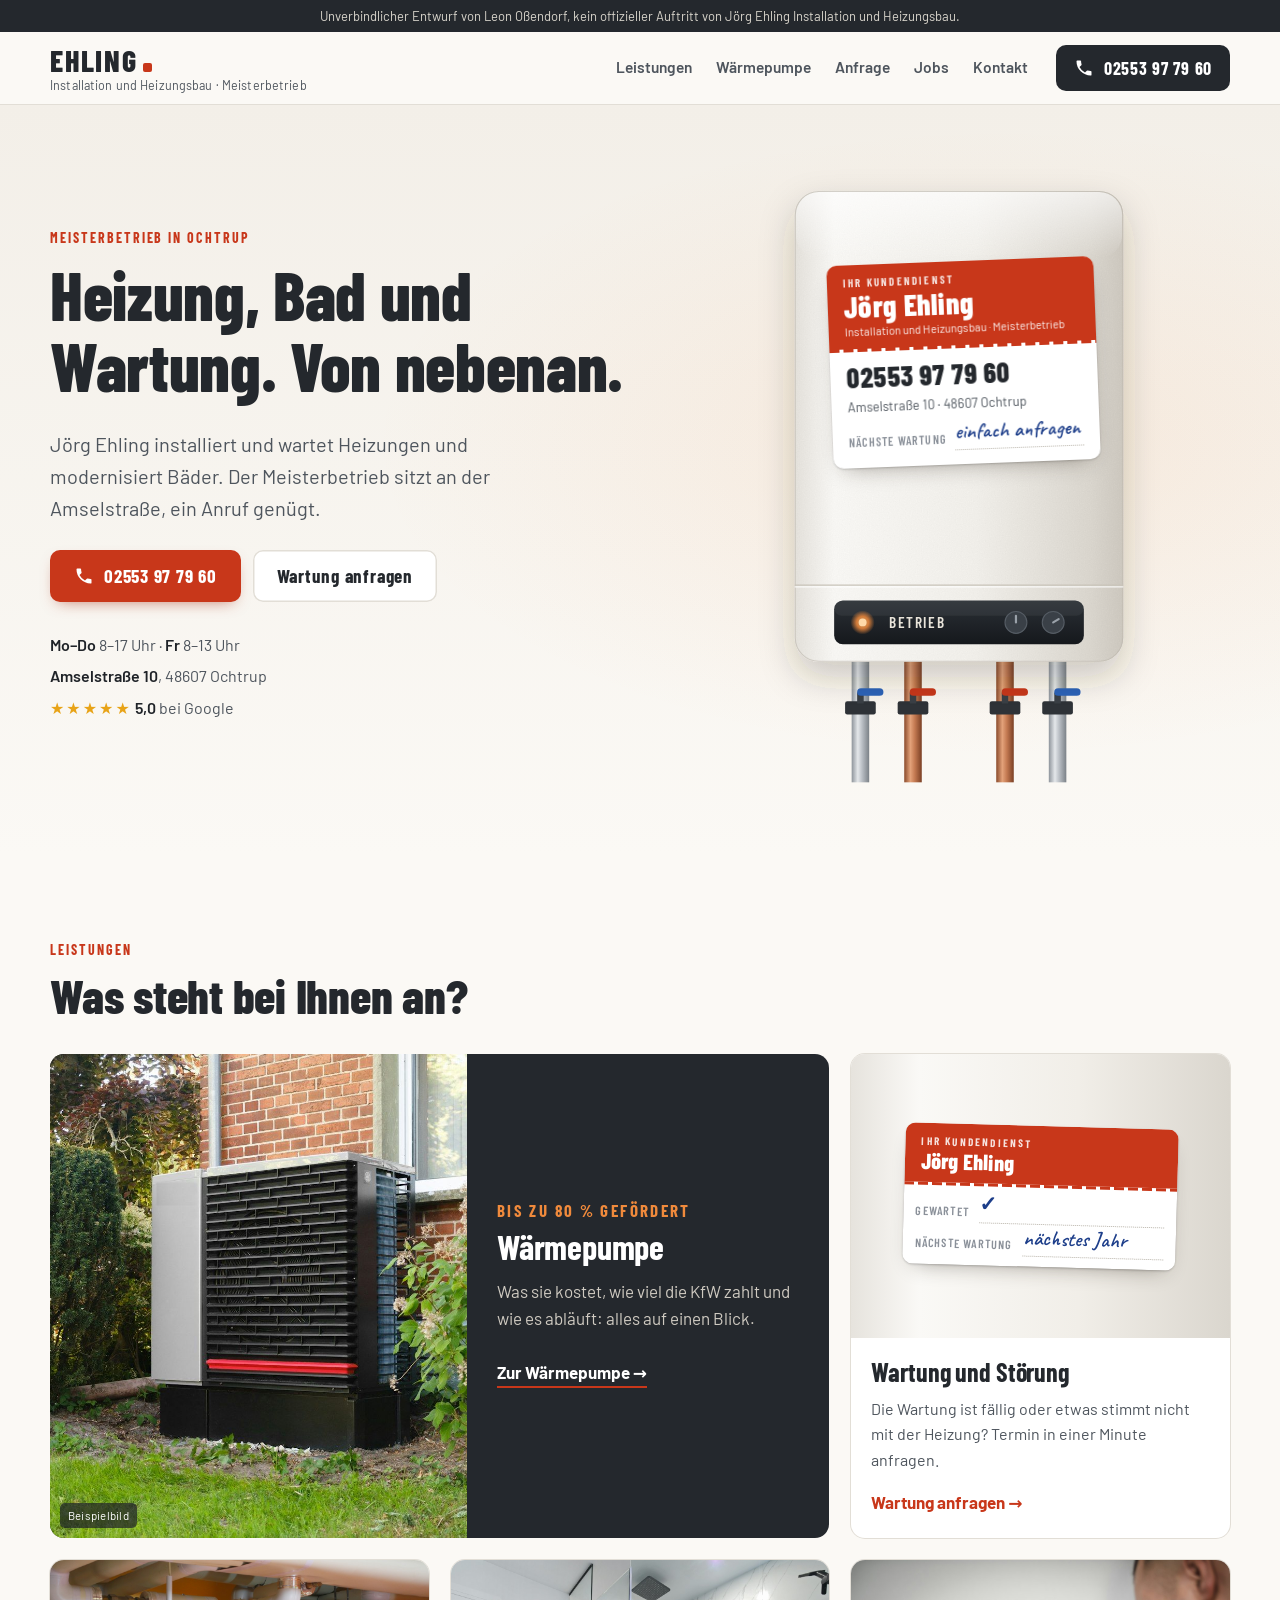
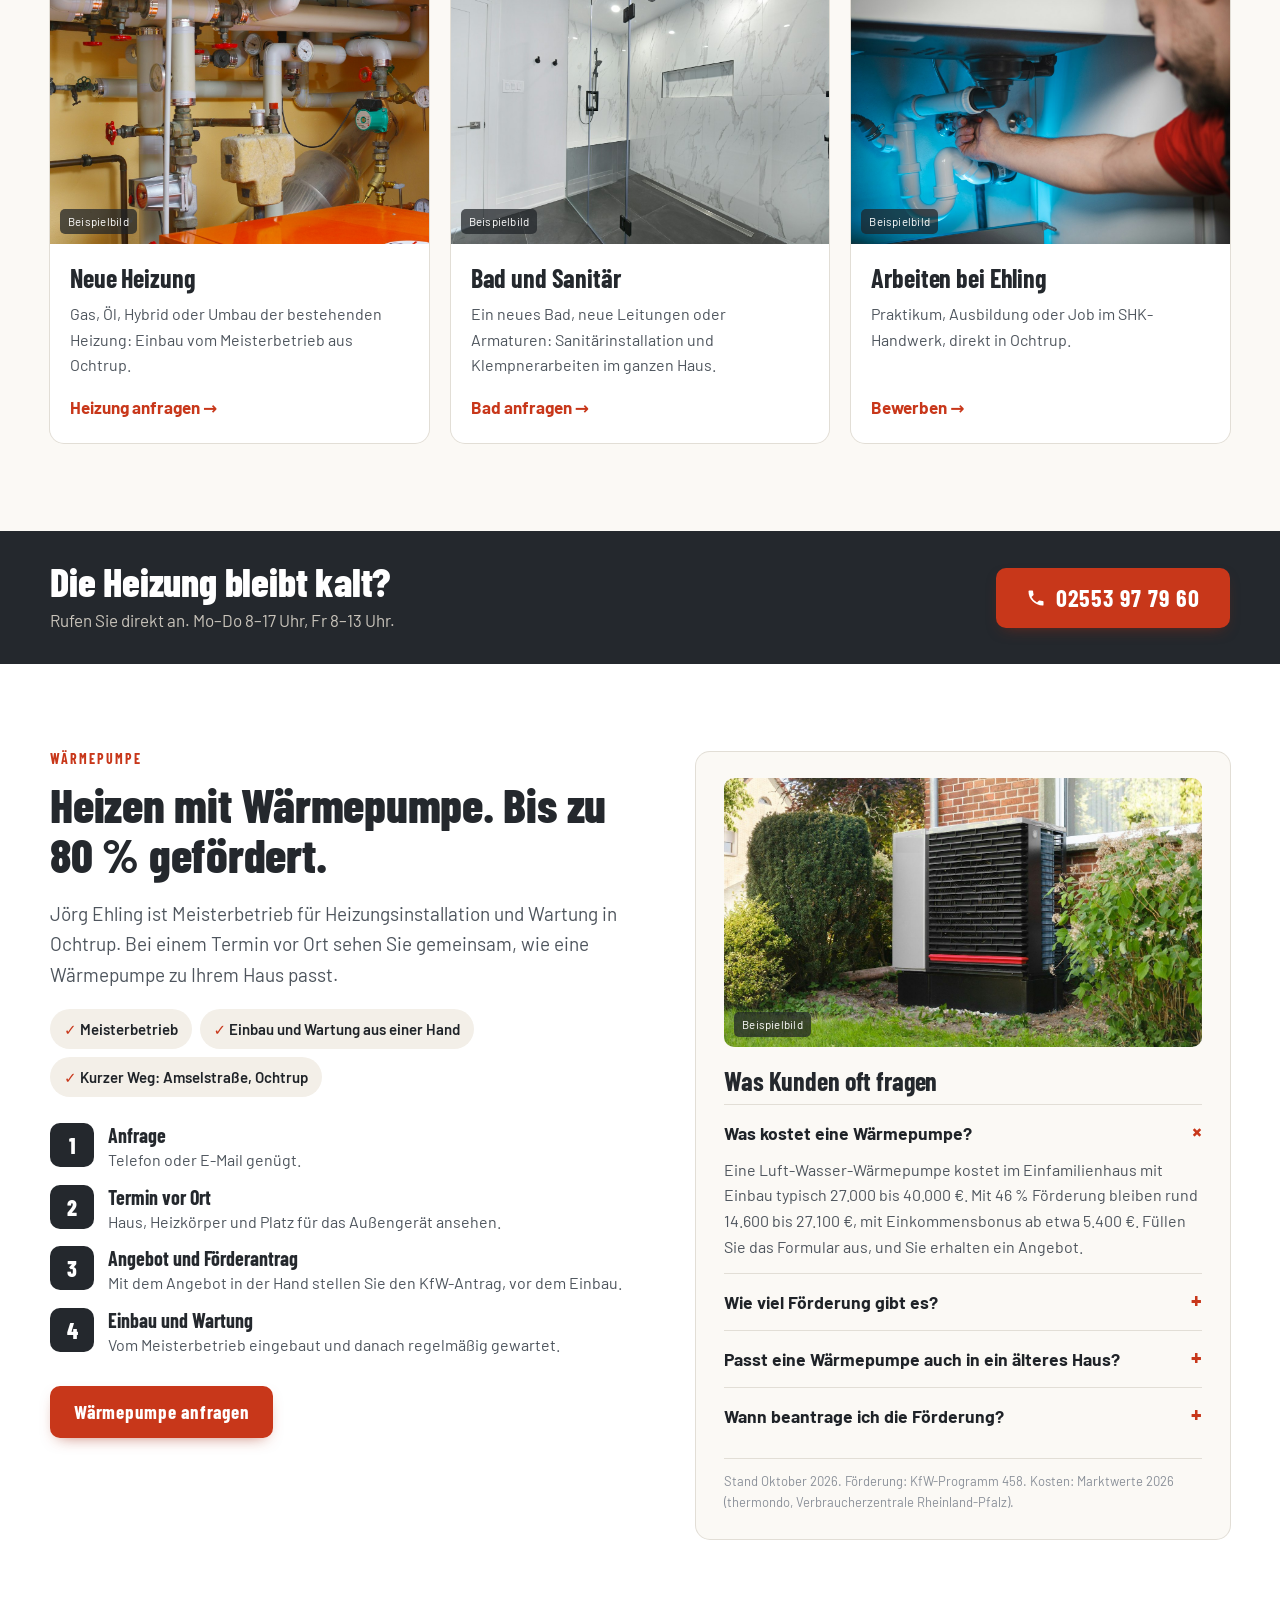
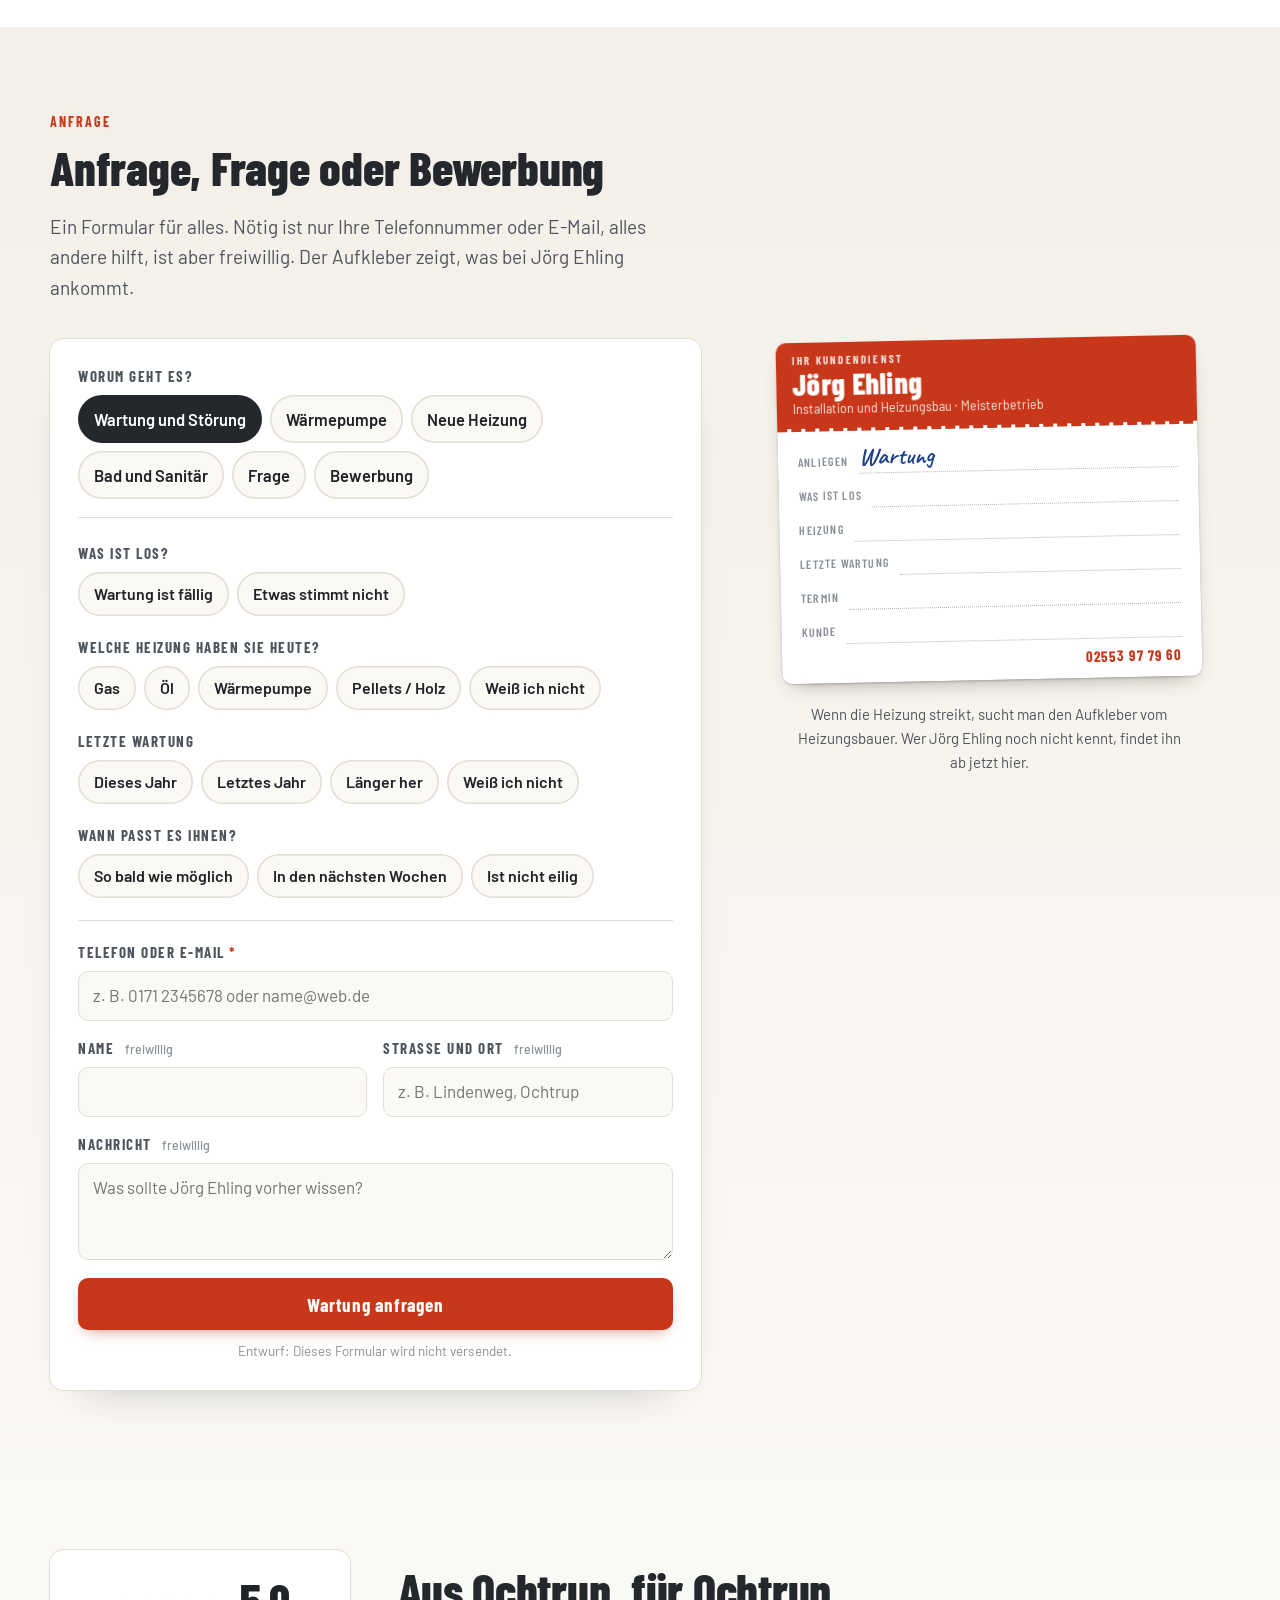
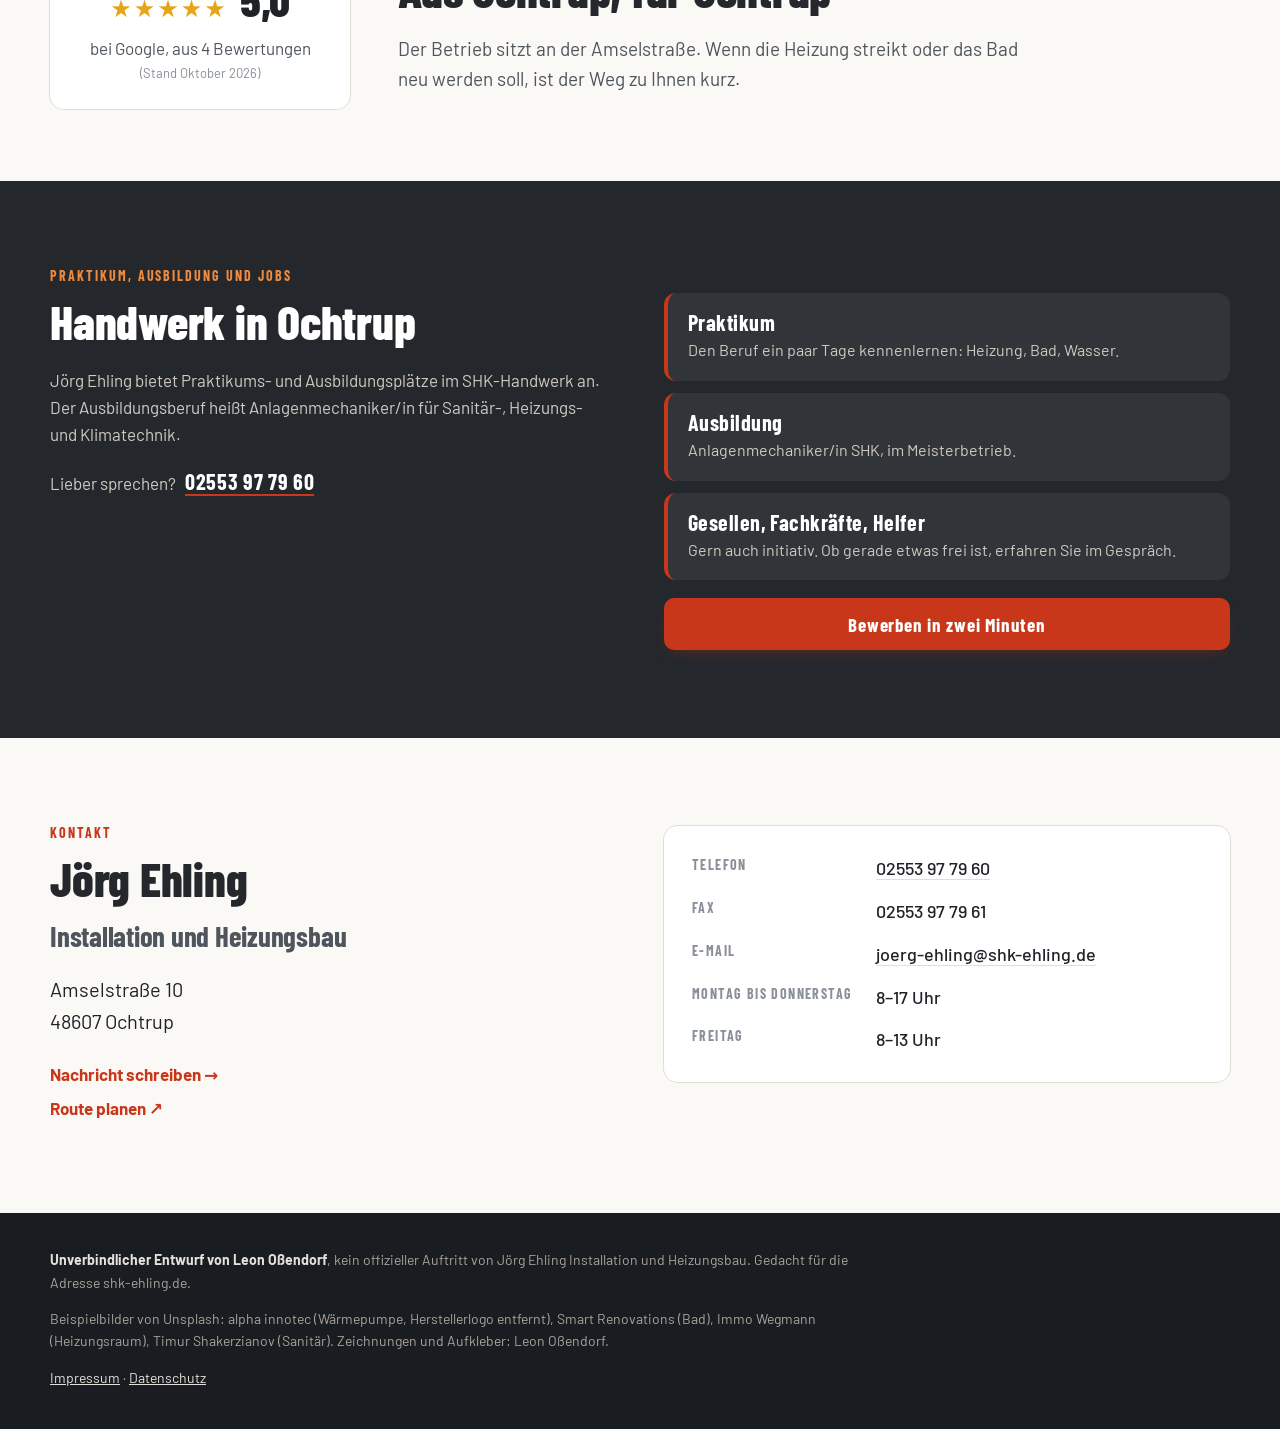
==== commit 9104c087: "Eigener Bereich Wärmepumpe mit Förderung und Kosten, Weiche Wärmepumpe Co-Authored-By: Claude Opus 5" ====
--- a/index.html
+++ b/index.html
@@ -21,7 +21,7 @@
     </a>
     <nav class="nav" aria-label="Hauptnavigation">
       <a href="#leistungen">Leistungen</a>
-      <a href="#neue-heizung">Neue Heizung</a>
+      <a href="#waermepumpe">Wärmepumpe</a>
       <a href="#anfrage">Anfrage</a>
       <a href="#ausbildung">Jobs</a>
       <a href="#kontakt">Kontakt</a>
@@ -126,6 +126,15 @@
     <p class="dachzeile">Leistungen</p>
     <h2>Was steht bei Ihnen an?</h2>
     <div class="leistungen">
+      <article class="leistung leistung-wp">
+        <div class="l-bild"><img src="img/waermepumpe.jpg" alt="Außengerät einer Luft-Wasser-Wärmepumpe vor einem Backsteinhaus (Beispielbild)" loading="lazy" width="1400" height="933"><span class="bsp">Beispielbild</span></div>
+        <div class="l-text">
+          <p class="l-marke">Bis zu 80 % gefördert</p>
+          <h3>Wärmepumpe</h3>
+          <p>Was sie kostet, wie viel die KfW zahlt und wie es abläuft: alles auf einen Blick.</p>
+          <a class="l-link" href="#waermepumpe">Zur Wärmepumpe →</a>
+        </div>
+      </article>
       <article class="leistung leistung-wartung">
         <div class="l-bild l-zeichnung">
           <figure class="aufkleber aufkleber-mini" aria-hidden="true">
@@ -143,8 +152,8 @@
         <div class="l-bild"><img src="img/heizung.jpg" alt="Heizungsraum mit Rohren, Ventilen und Pumpe (Beispielbild)" loading="lazy" width="1400" height="931"><span class="bsp">Beispielbild</span></div>
         <div class="l-text">
           <h3>Neue Heizung</h3>
-          <p>Die alte Heizung soll raus? Einbau vom Meisterbetrieb aus Ochtrup, vorher in Ruhe besprochen.</p>
-          <a class="l-link" href="#neue-heizung">Fragen und Ablauf →</a>
+          <p>Gas, Öl, Hybrid oder Umbau der bestehenden Heizung: Einbau vom Meisterbetrieb aus Ochtrup.</p>
+          <a class="l-link" href="#anfrage" data-weiche="heizung">Heizung anfragen →</a>
         </div>
       </article>
       <article class="leistung">
@@ -178,39 +187,46 @@
   </div>
 </section>
 
-<!-- Neue Heizung -->
-<section id="neue-heizung" class="block neu">
+<!-- Wärmepumpe -->
+<section id="waermepumpe" class="block neu">
   <div class="wrap neu-in">
     <div>
-      <p class="dachzeile">Neue Heizung</p>
-      <h2>Erst sprechen, dann planen.</h2>
-      <p class="lead">Welche Heizung zu Ihrem Haus passt, hängt von mehr ab als vom Gerät. Jörg Ehling sieht sich Haus und Anlage an und bespricht mit Ihnen, was sinnvoll ist. Die Wartung danach kommt aus derselben Hand.</p>
+      <p class="dachzeile">Wärmepumpe</p>
+      <h2>Heizen mit Wärmepumpe. Bis zu 80 % gefördert.</h2>
+      <p class="lead">Jörg Ehling ist Meisterbetrieb für Heizungsinstallation und Wartung in Ochtrup. Bei einem Termin vor Ort sehen Sie gemeinsam, wie eine Wärmepumpe zu Ihrem Haus passt.</p>
+      <ul class="staerken">
+        <li>Meisterbetrieb</li>
+        <li>Einbau und Wartung aus einer Hand</li>
+        <li>Kurzer Weg: Amselstraße, Ochtrup</li>
+      </ul>
       <ol class="schritte">
-        <li><b>Anfrage</b><span>Telefon oder E-Mail genügt, ein paar Eckdaten helfen.</span></li>
-        <li><b>Termin vor Ort</b><span>Haus, Heizkörper und alte Anlage ansehen.</span></li>
-        <li><b>Vorschlag und Angebot</b><span>Was passt, was es kostet, welche Förderung infrage kommt.</span></li>
-        <li><b>Einbau</b><span>Vom Meisterbetrieb, danach regelmäßig gewartet.</span></li>
+        <li><b>Anfrage</b><span>Telefon oder E-Mail genügt.</span></li>
+        <li><b>Termin vor Ort</b><span>Haus, Heizkörper und Platz für das Außengerät ansehen.</span></li>
+        <li><b>Angebot und Förderantrag</b><span>Mit dem Angebot in der Hand stellen Sie den KfW-Antrag, vor dem Einbau.</span></li>
+        <li><b>Einbau und Wartung</b><span>Vom Meisterbetrieb eingebaut und danach regelmäßig gewartet.</span></li>
       </ol>
-      <a class="btn btn-rot" href="#anfrage" data-weiche="heizung">Neue Heizung anfragen</a>
+      <a class="btn btn-rot" href="#anfrage" data-weiche="waermepumpe">Wärmepumpe anfragen</a>
     </div>
     <div class="fragen">
+      <div class="wp-bild"><img src="img/waermepumpe.jpg" alt="Außengerät einer Luft-Wasser-Wärmepumpe vor einem Backsteinhaus (Beispielbild)" loading="lazy" width="1400" height="933"><span class="bsp">Beispielbild</span></div>
       <h3>Was Kunden oft fragen</h3>
       <details open>
-        <summary>Passt eine Wärmepumpe zu meinem Haus?</summary>
-        <p>Das hängt vor allem von der Dämmung, den Heizkörpern und der nötigen Vorlauftemperatur ab. Bei einem Termin vor Ort lässt sich das klären.</p>
+        <summary>Was kostet eine Wärmepumpe?</summary>
+        <p>Eine Luft-Wasser-Wärmepumpe kostet im Einfamilienhaus mit Einbau typisch 27.000 bis 40.000 €. Mit 46 % Förderung bleiben rund 14.600 bis 27.100 €, mit Einkommensbonus ab etwa 5.400 €. Füllen Sie das Formular aus, und Sie erhalten ein Angebot.</p>
       </details>
       <details>
-        <summary>Gibt es Förderung?</summary>
-        <p>Für viele neue Heizungen gibt es staatliche Zuschüsse. Welche infrage kommt, klären Sie am besten vor der Beauftragung, denn der Antrag muss meist vorher gestellt werden.</p>
+        <summary>Wie viel Förderung gibt es?</summary>
+        <p>Die KfW zahlt 30 % Grundförderung. Wohnen Sie selbst im Haus und ersetzen eine funktionierende Öl- oder Gasheizung, kommen 16 % dazu. Mit Einkommensbonus sind bis zu 80 % möglich, im Einfamilienhaus bis 22.400 €. Der 16-%-Bonus sinkt ab Februar 2027 schrittweise.</p>
       </details>
       <details>
-        <summary>Was kostet eine neue Heizung?</summary>
-        <p>Das hängt von Haus, Heizungsart und Umfang ab. Nach dem Termin vor Ort bekommen Sie ein Angebot, mit dem Sie planen können.</p>
+        <summary>Passt eine Wärmepumpe auch in ein älteres Haus?</summary>
+        <p>In vielen Fällen ja. Oft reichen die vorhandenen Heizkörper, manchmal werden einzelne gegen größere getauscht. Jörg Ehling sieht sich Ihr Haus gern an.</p>
       </details>
       <details>
-        <summary>Was brauche ich für die Anfrage?</summary>
-        <p>Nur Ihre Telefonnummer oder E-Mail. Wohnfläche, Baujahr und die heutige Heizung helfen, sind aber freiwillig.</p>
+        <summary>Wann beantrage ich die Förderung?</summary>
+        <p>Vor dem Einbau, mit einem unterschriebenen Vertrag, der unter dem Vorbehalt der Förderung steht. So geht kein Zuschuss verloren.</p>
       </details>
+      <p class="quelle">Stand Oktober 2026. Förderung: KfW-Programm 458. Kosten: Marktwerte 2026 (thermondo, Verbraucherzentrale Rheinland-Pfalz).</p>
     </div>
   </div>
 </section>
@@ -227,6 +243,7 @@
         <fieldset class="chips weiche">
           <legend>Worum geht es?</legend>
           <label><input type="radio" name="anliegen" value="wartung" checked><span>Wartung und Störung</span></label>
+          <label><input type="radio" name="anliegen" value="waermepumpe"><span>Wärmepumpe</span></label>
           <label><input type="radio" name="anliegen" value="heizung"><span>Neue Heizung</span></label>
           <label><input type="radio" name="anliegen" value="bad"><span>Bad und Sanitär</span></label>
           <label><input type="radio" name="anliegen" value="frage"><span>Frage</span></label>
@@ -239,7 +256,7 @@
             <label><input type="radio" name="wart" value="Wartung fällig"><span>Wartung ist fällig</span></label>
             <label><input type="radio" name="wart" value="Etwas stimmt nicht"><span>Etwas stimmt nicht</span></label>
           </fieldset>
-          <fieldset class="chips" data-zeige="wartung heizung">
+          <fieldset class="chips" data-zeige="wartung heizung waermepumpe">
             <legend>Welche Heizung haben Sie heute?</legend>
             <label><input type="radio" name="geraet" value="Gas"><span>Gas</span></label>
             <label><input type="radio" name="geraet" value="Öl"><span>Öl</span></label>
@@ -258,20 +275,31 @@
           <fieldset class="chips" data-zeige="heizung">
             <legend>Woran denken Sie?</legend>
             <label><input type="radio" name="wunsch" value="noch offen"><span>Noch offen</span></label>
-            <label><input type="radio" name="wunsch" value="Wärmepumpe"><span>Wärmepumpe</span></label>
             <label><input type="radio" name="wunsch" value="Gas"><span>Gas</span></label>
             <label><input type="radio" name="wunsch" value="Hybrid"><span>Hybrid</span></label>
-          </fieldset>
-          <div class="feld regler" data-zeige="heizung">
+            <label><input type="radio" name="wunsch" value="Pellets"><span>Pellets</span></label>
+          </fieldset>
+          <div class="feld regler" data-zeige="heizung waermepumpe">
             <label for="flaeche">Wohnfläche, ungefähr <output id="flaeche-out" for="flaeche">140 m²</output></label>
             <input id="flaeche" name="flaeche" type="range" min="50" max="300" step="10" value="140">
           </div>
-          <fieldset class="chips" data-zeige="heizung">
+          <fieldset class="chips" data-zeige="heizung waermepumpe">
             <legend>Baujahr des Hauses</legend>
             <label><input type="radio" name="baujahr" value="vor 1980"><span>Vor 1980</span></label>
             <label><input type="radio" name="baujahr" value="1980 bis 2000"><span>1980 bis 2000</span></label>
             <label><input type="radio" name="baujahr" value="nach 2000"><span>Nach 2000</span></label>
             <label><input type="radio" name="baujahr" value="weiß nicht"><span>Weiß ich nicht</span></label>
+          </fieldset>
+          <fieldset class="chips" data-zeige="waermepumpe">
+            <legend>Wie wird heute geheizt?</legend>
+            <label><input type="radio" name="flaechen" value="Heizkörper"><span>Heizkörper</span></label>
+            <label><input type="radio" name="flaechen" value="Fußbodenheizung"><span>Fußbodenheizung</span></label>
+            <label><input type="radio" name="flaechen" value="beides"><span>Beides</span></label>
+          </fieldset>
+          <fieldset class="chips" data-zeige="waermepumpe">
+            <legend>Wohnen Sie selbst im Haus?</legend>
+            <label><input type="radio" name="selbst" value="selbst bewohnt"><span>Ja</span></label>
+            <label><input type="radio" name="selbst" value="vermietet"><span>Nein, vermietet</span></label>
           </fieldset>
 
           <fieldset class="chips" data-zeige="bad">
@@ -288,7 +316,7 @@
             <input id="badm2" name="badm2" type="range" min="3" max="20" step="1" value="8">
           </div>
 
-          <fieldset class="chips" data-zeige="wartung heizung bad">
+          <fieldset class="chips" data-zeige="wartung waermepumpe heizung bad">
             <legend>Wann passt es Ihnen?</legend>
             <label><input type="radio" name="wann" value="so bald wie möglich"><span>So bald wie möglich</span></label>
             <label><input type="radio" name="wann" value="in den nächsten Wochen"><span>In den nächsten Wochen</span></label>
@@ -321,7 +349,7 @@
           </div>
           <div class="feld-reihe">
             <div class="feld"><label for="name">Name <small>freiwillig</small></label><input id="name" name="name" type="text" autocomplete="name"></div>
-            <div class="feld" data-zeige="wartung heizung bad"><label for="ort">Straße und Ort <small>freiwillig</small></label><input id="ort" name="ort" type="text" autocomplete="street-address" placeholder="z. B. Lindenweg, Ochtrup"></div>
+            <div class="feld" data-zeige="wartung waermepumpe heizung bad"><label for="ort">Straße und Ort <small>freiwillig</small></label><input id="ort" name="ort" type="text" autocomplete="street-address" placeholder="z. B. Lindenweg, Ochtrup"></div>
           </div>
           <div class="feld"><label for="nachricht" id="nachricht-label">Nachricht <small>freiwillig</small></label><textarea id="nachricht" name="nachricht" rows="3" placeholder="Was sollte Jörg Ehling vorher wissen?"></textarea></div>
         </div>
@@ -346,6 +374,8 @@
             <div class="ak-feld" data-zeile="wunsch"><span>Wunsch</span><i class="hand" data-live="wunsch"></i></div>
             <div class="ak-feld" data-zeile="flaeche"><span>Fläche</span><i class="hand" data-live="flaeche"></i></div>
             <div class="ak-feld" data-zeile="baujahr"><span>Baujahr</span><i class="hand" data-live="baujahr"></i></div>
+            <div class="ak-feld" data-zeile="flaechen"><span>Heizt mit</span><i class="hand" data-live="flaechen"></i></div>
+            <div class="ak-feld" data-zeile="selbst"><span>Haus</span><i class="hand" data-live="selbst"></i></div>
             <div class="ak-feld" data-zeile="teile"><span>Neu</span><i class="hand" data-live="teile"></i></div>
             <div class="ak-feld" data-zeile="badm2"><span>Größe</span><i class="hand" data-live="badm2"></i></div>
             <div class="ak-feld" data-zeile="wann"><span>Termin</span><i class="hand" data-live="wann"></i></div>
@@ -419,7 +449,7 @@
 <footer class="fuss">
   <div class="wrap fuss-in">
     <p><b>Unverbindlicher Entwurf von Leon Oßendorf</b>, kein offizieller Auftritt von Jörg Ehling Installation und Heizungsbau. Gedacht für die Adresse shk-ehling.de.</p>
-    <p>Beispielbilder von Unsplash: Smart Renovations (Bad), Immo Wegmann (Heizungsraum), Timur Shakerzianov (Sanitär). Zeichnungen und Aufkleber: Leon Oßendorf.</p>
+    <p>Beispielbilder von Unsplash: alpha innotec (Wärmepumpe, Herstellerlogo entfernt), Smart Renovations (Bad), Immo Wegmann (Heizungsraum), Timur Shakerzianov (Sanitär). Zeichnungen und Aufkleber: Leon Oßendorf.</p>
     <p class="fuss-links"><a href="impressum.html">Impressum</a> · <a href="datenschutz.html">Datenschutz</a></p>
   </div>
 </footer>
--- a/css/style.css
+++ b/css/style.css
@@ -301,3 +301,21 @@
 .aus-cta { margin-top: 18px; }
 @media (max-width: 860px) { .neu-in { grid-template-columns: 1fr; gap: 32px; } }
 @media (max-width: 600px) { .fragen { padding: 20px; } .weiche span { font-size: 15.5px; padding: 0 14px; } }
+
+/* Wärmepumpe (dritte Runde) */
+.wege-block .leistungen { grid-template-columns: repeat(3, 1fr); }
+.leistung-wp { grid-column: span 2; display: grid; grid-template-columns: 1.15fr 1fr; background: var(--anthrazit); color: #E5E1DA; box-shadow: none; }
+.leistung-wp .l-bild { aspect-ratio: auto; min-height: 100%; }
+.leistung-wp .l-text { padding: 30px 30px 32px; justify-content: center; }
+.leistung-wp h3 { color: #fff; font-size: 34px; }
+.leistung-wp .l-text p { color: #CFCAC1; font-size: 17px; }
+.leistung-wp .l-link { color: #fff; border-bottom: 2px solid var(--rot); align-self: flex-start; margin-top: 10px; }
+.l-marke { font: 700 14px/1 var(--cond); letter-spacing: .14em; text-transform: uppercase; color: var(--glut) !important; margin-bottom: 10px; }
+.staerken { list-style: none; padding: 0; margin: 4px 0 0; display: flex; flex-wrap: wrap; gap: 8px; }
+.staerken li { background: var(--putz); border-radius: 999px; padding: 8px 14px; font-weight: 600; font-size: 15px; }
+.staerken li::before { content: "✓ "; color: var(--rot); font-weight: 700; }
+.wp-bild { position: relative; border-radius: 10px; overflow: hidden; margin-bottom: 20px; aspect-ratio: 16 / 9; }
+.wp-bild img { width: 100%; height: 100%; object-fit: cover; }
+.quelle { font-size: 13px; color: var(--stahl); margin: 14px 0 0; border-top: 1px solid var(--linie); padding-top: 12px; }
+@media (max-width: 1080px) { .wege-block .leistungen { grid-template-columns: repeat(2, 1fr); } .leistung-wp { grid-column: span 2; } }
+@media (max-width: 600px) { .wege-block .leistungen { grid-template-columns: 1fr; } .leistung-wp { grid-column: auto; grid-template-columns: 1fr; } .leistung-wp .l-bild { aspect-ratio: 4 / 3; } .leistung-wp .l-text { padding: 22px 20px 24px; } .leistung-wp h3 { font-size: 28px; } }
